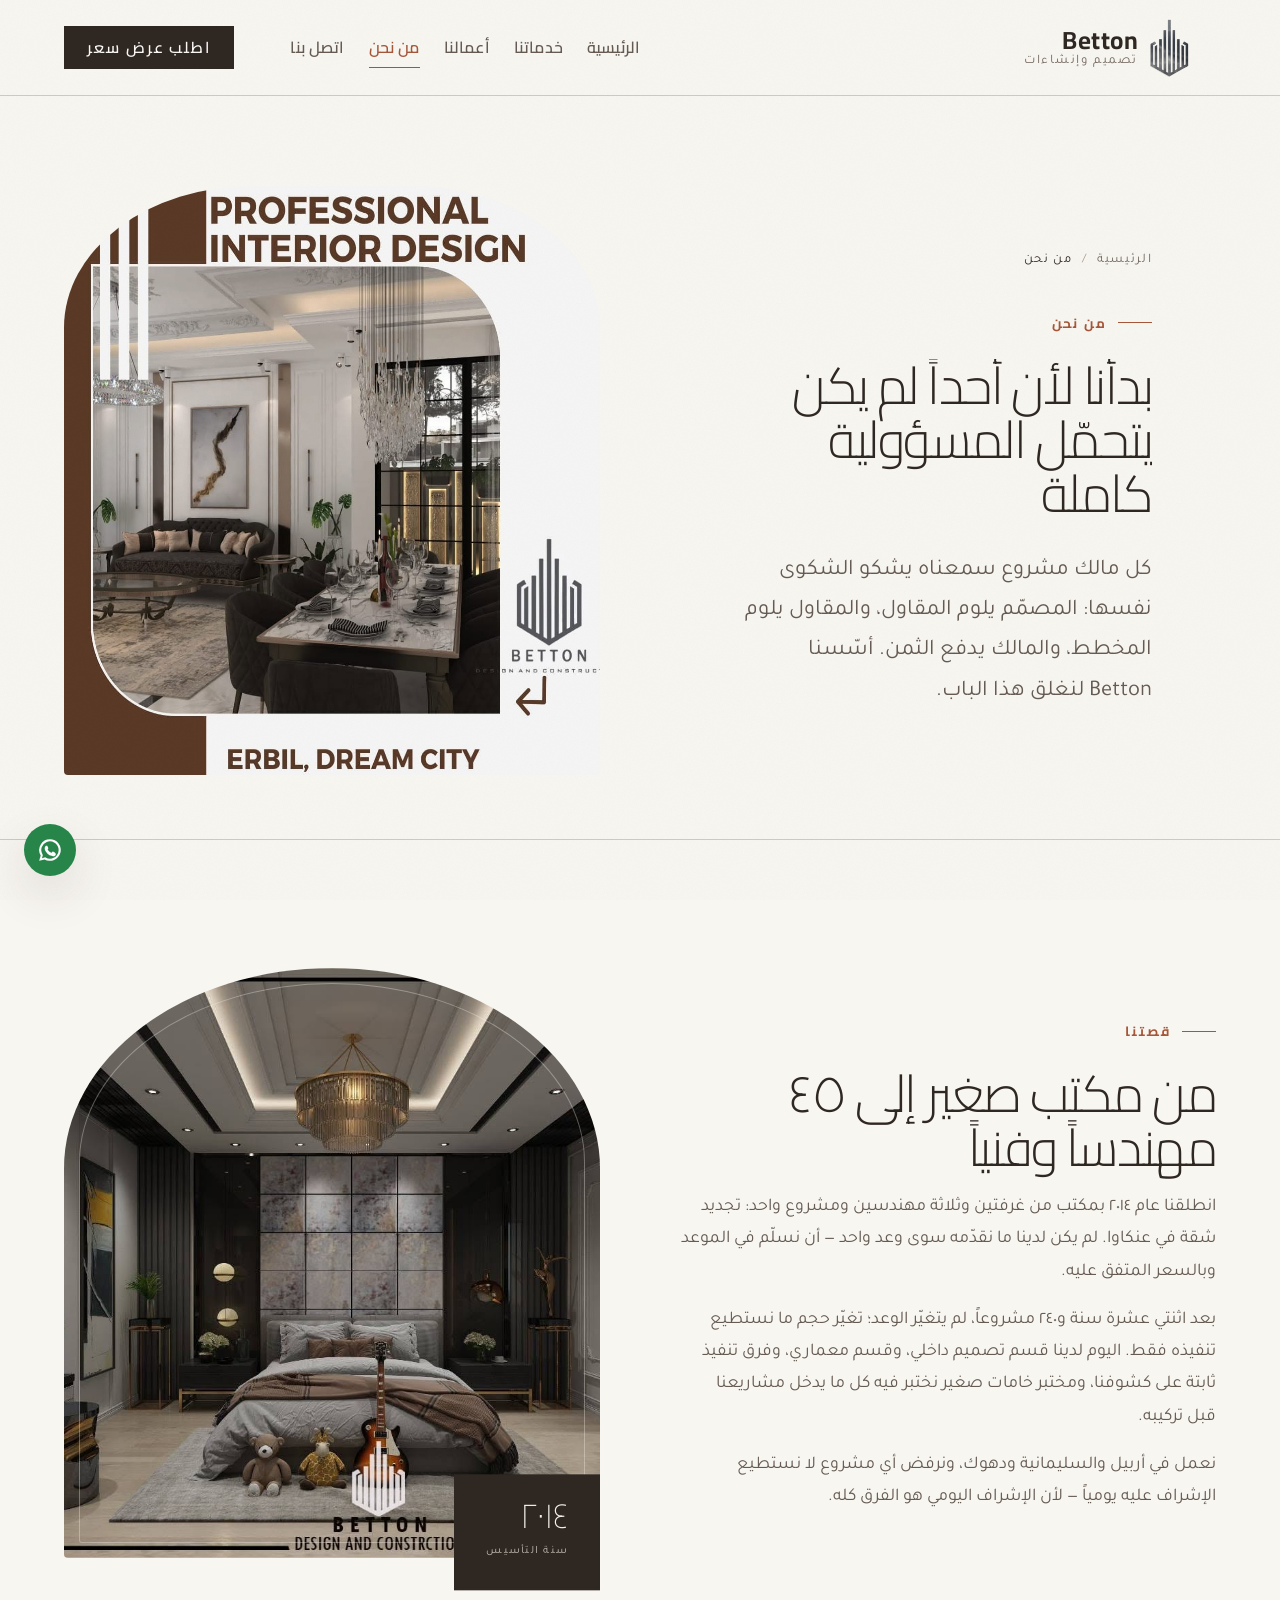
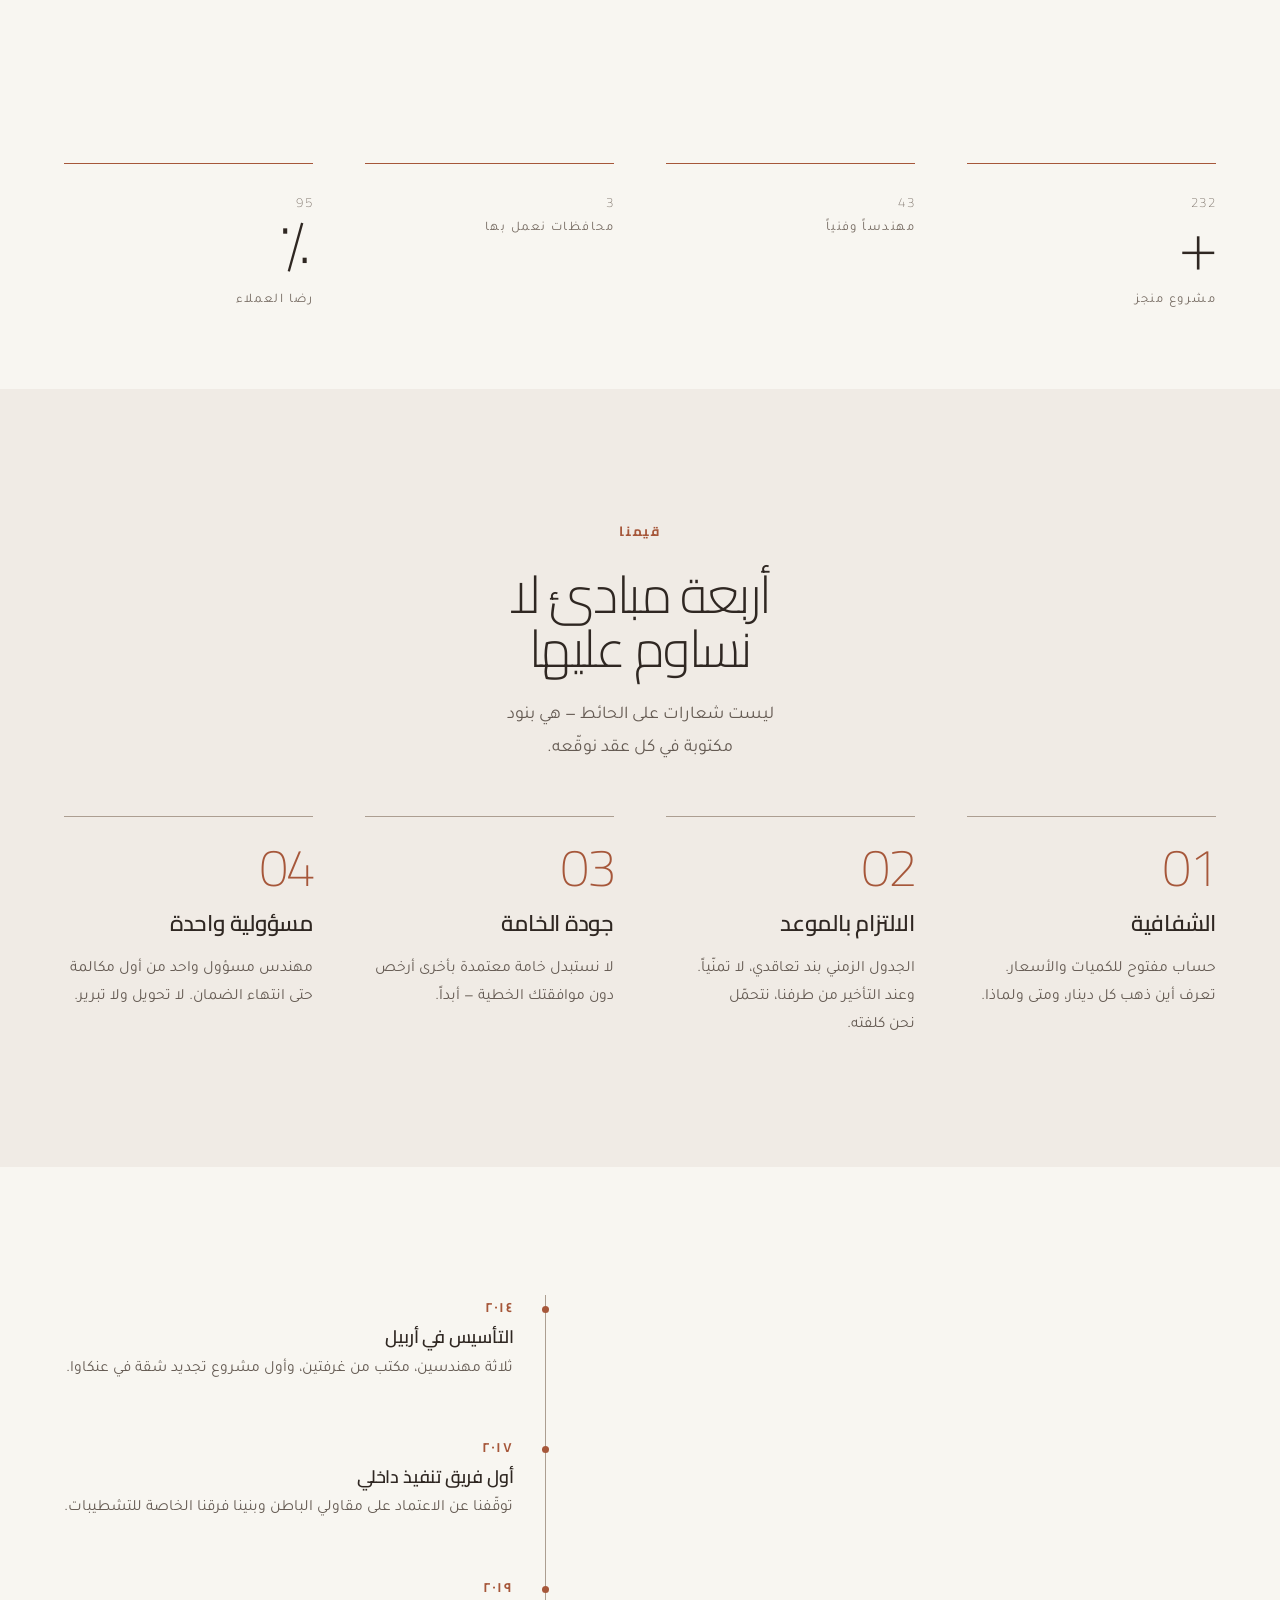
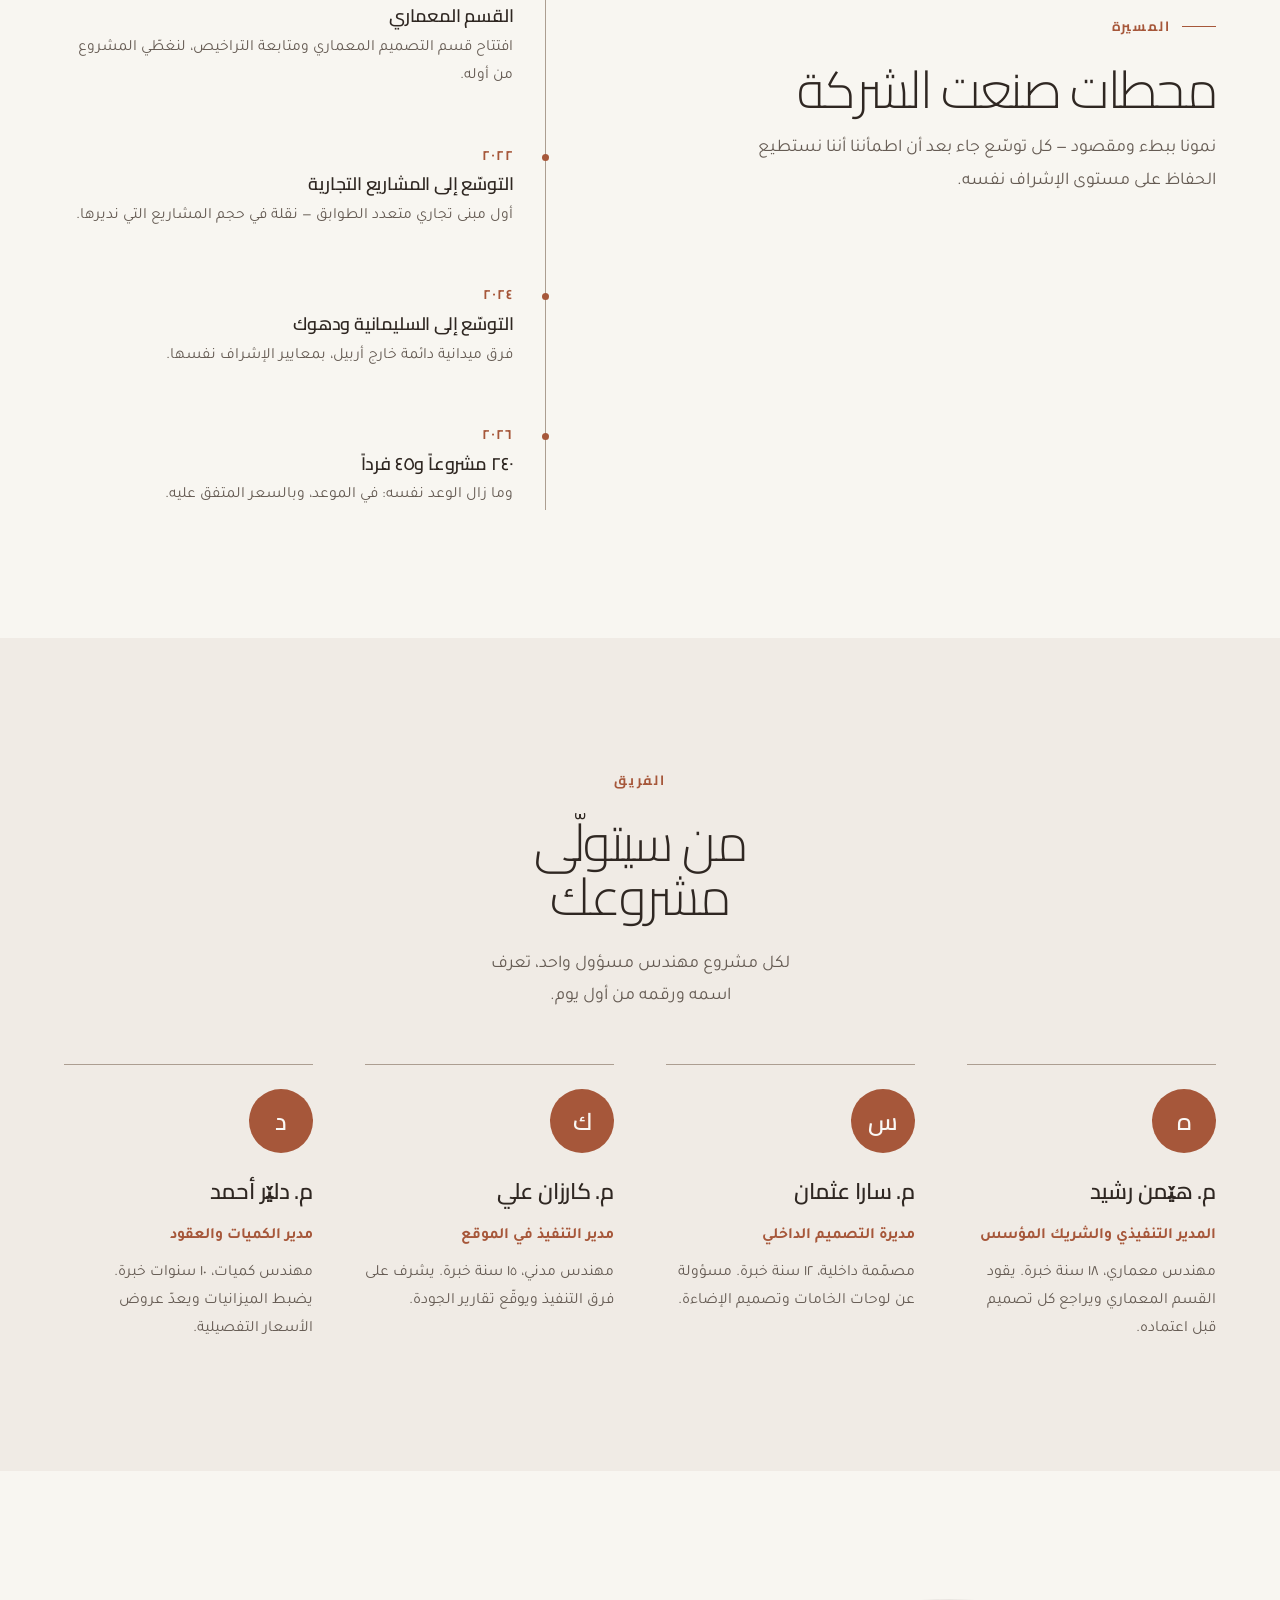
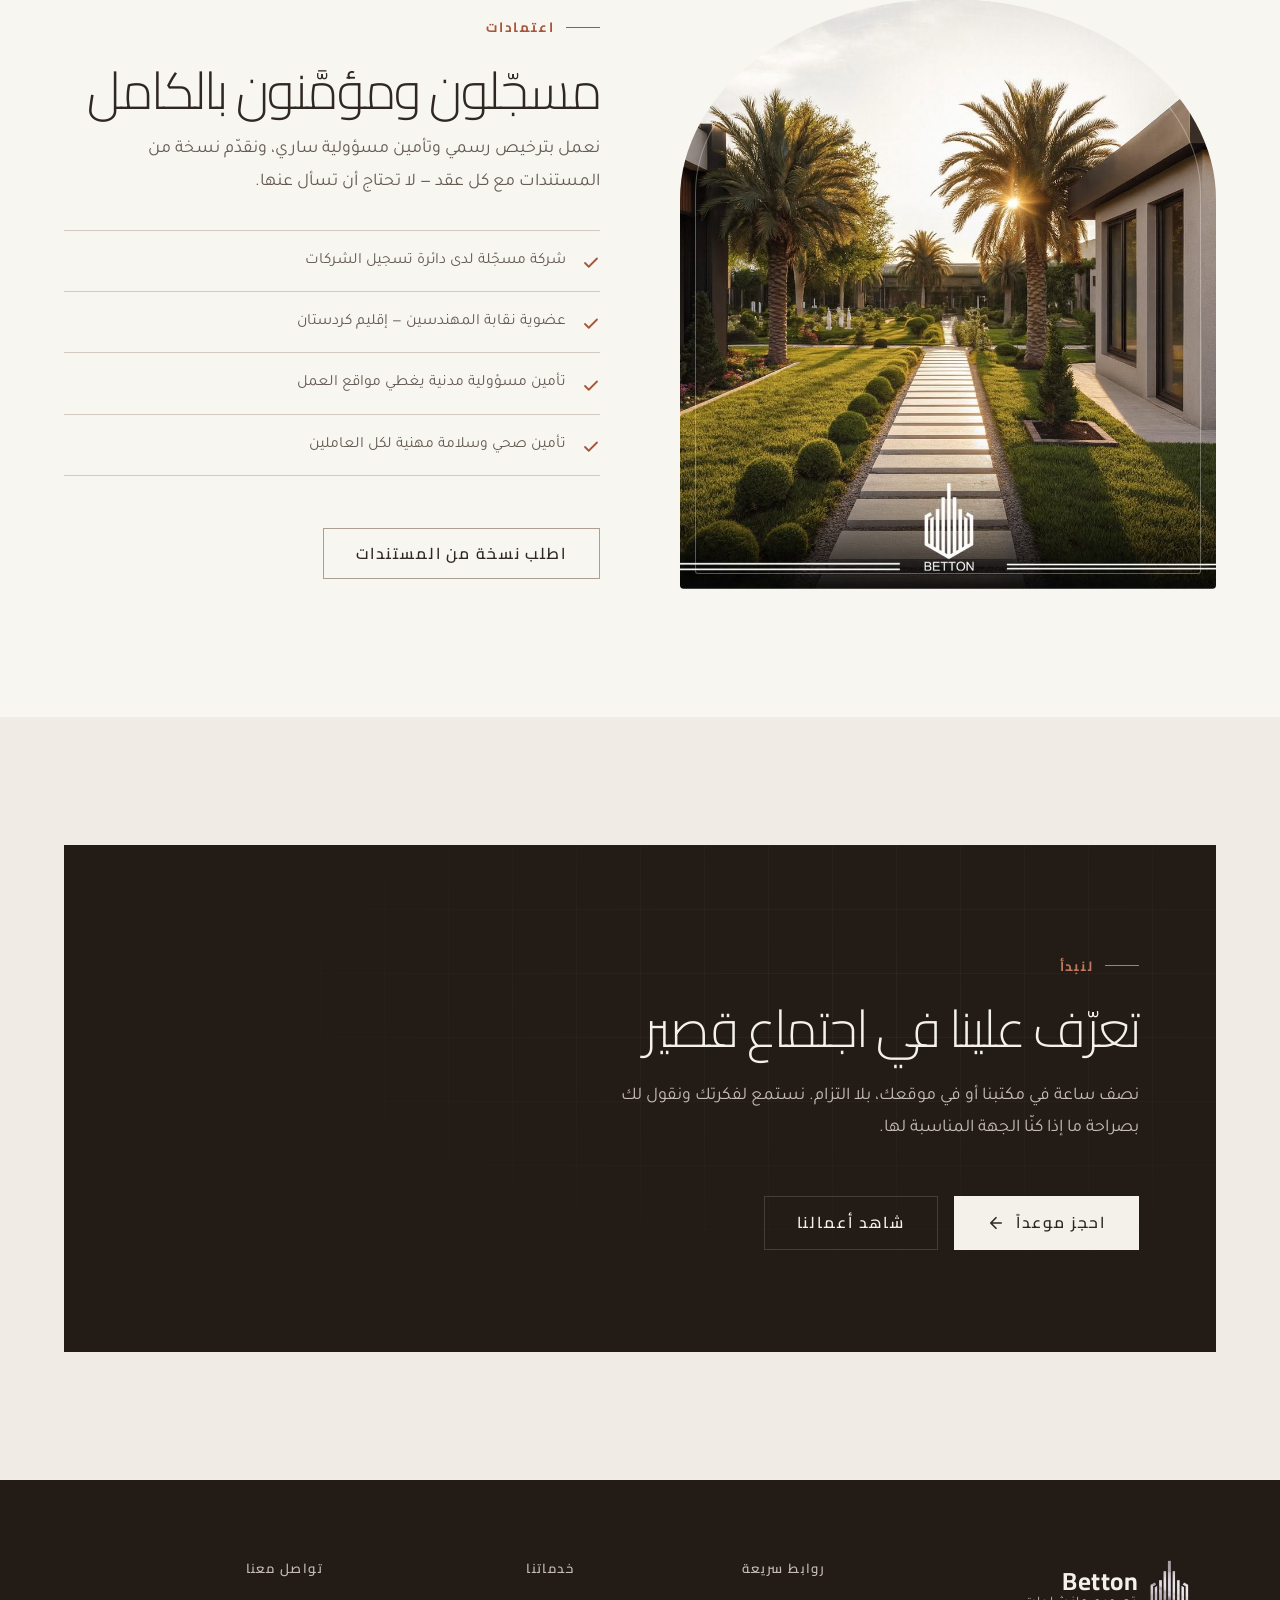
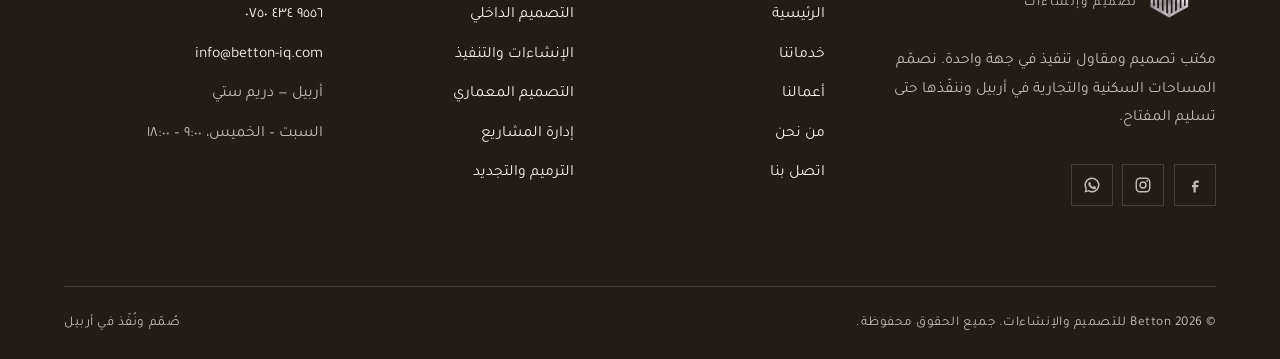
==== about.html @ 6f41e270 "Website für Betton — Innenarchitektur und Bauausführung, Erbil Statische Seite in Arabisch (RTL), fü" ====
<!DOCTYPE html>
<html lang="ar" dir="rtl">
<head>
<meta charset="utf-8">
<meta name="viewport" content="width=device-width, initial-scale=1">
<title>من نحن | Betton — قصتنا وفريقنا</title>
<meta name="description" content="Betton: مكتب تصميم ومقاول تنفيذ في جهة واحدة، تأسّس في أربيل عام ٢٠١٤. تعرّف على قصتنا وقيمنا والفريق الهندسي الذي ينفّذ مشروعك.">
<meta name="theme-color" content="#f5efe4">
<link rel="icon" href="assets/img/brand/favicon.png" type="image/png">

<meta property="og:type" content="website">
<meta property="og:title" content="من نحن | Betton">
<meta property="og:description" content="مكتب تصميم ومقاول تنفيذ في جهة واحدة — منذ ٢٠١٤ في أربيل.">
<meta property="og:image" content="assets/img/brand/og-cover.jpg">
<meta property="og:image:width" content="1200">
<meta property="og:image:height" content="630">
<meta property="og:site_name" content="Betton">
<meta name="twitter:card" content="summary_large_image">
<meta property="og:locale" content="ar_IQ">

<link rel="preconnect" href="https://fonts.googleapis.com">
<link rel="preconnect" href="https://fonts.gstatic.com" crossorigin>
<link href="https://fonts.googleapis.com/css2?family=Cairo:wght@200;300;400;600;700&family=Tajawal:wght@300;400;500;700&display=swap" rel="stylesheet">
<link rel="stylesheet" href="assets/css/style.css">
<script>document.documentElement.classList.add('js');</script>
</head>
<body>
<div class="scroll-progress" aria-hidden="true"></div>

<a class="skip-link" href="#main">تخطَّ إلى المحتوى</a>

<!-- ===================== الترويسة ===================== -->
<header class="header">
  <div class="header__inner">
    <a class="brand" href="index.html" aria-label="Betton — الصفحة الرئيسية">
      <img class="brand__mark" src="assets/img/brand/betton-mark-dark.png" alt="" width="512" height="450">
      <span class="brand__text">
        <span class="brand__name">Betton</span>
        <span class="brand__tag">تصميم وإنشاءات</span>
      </span>
    </a>

    <button class="burger" type="button" aria-label="فتح القائمة" aria-expanded="false" aria-controls="site-nav">
      <span></span><span></span><span></span>
    </button>

    <nav class="nav" id="site-nav" aria-label="القائمة الرئيسية">
      <ul class="nav__list">
        <li><a class="nav__link" href="index.html">الرئيسية</a></li>
        <li><a class="nav__link" href="services.html">خدماتنا</a></li>
        <li><a class="nav__link" href="projects.html">أعمالنا</a></li>
        <li><a class="nav__link" href="about.html">من نحن</a></li>
        <li><a class="nav__link" href="contact.html">اتصل بنا</a></li>
      </ul>
      <a class="btn btn--block nav__cta" href="contact.html">اطلب عرض سعر</a>
    </nav>

    <a class="btn btn--sm header__cta" href="contact.html">اطلب عرض سعر</a>
  </div>
</header>

<main id="main">

  <!-- ===================== ترويسة الصفحة ===================== -->
  <section class="page-hero">
    <div class="container split">
    <div class="container">
      <ol class="crumbs">
        <li><a href="index.html">الرئيسية</a></li>
        <li aria-current="page">من نحن</li>
      </ol>
      <span class="eyebrow">من نحن</span>
      <h1 data-reveal="text"><span class="rise">بدأنا لأن أحداً لم يكن يتحمّل المسؤولية كاملة</span></h1>
      <p>
        كل مالك مشروع سمعناه يشكو الشكوى نفسها: المصمّم يلوم المقاول،
        والمقاول يلوم المخطط، والمالك يدفع الثمن. أسّسنا Betton لنغلق هذا الباب.
      </p>
    </div>
    <div class="split__media_about" data-reveal="media" data-reveal-delay="120">
        <img src="assets/img/projects/betton-2.jpg" alt="فلل الشيخ باز — طريق بيرمام، أربيل" loading="lazy" width="1200" height="900">
     
      </div></div>
  </section>

  <!-- ===================== القصة ===================== -->
  <section class="section">
    <div class="container split">
      <div data-reveal>
        <span class="eyebrow">قصتنا</span>
        <h2>من مكتب صغير إلى ٤٥ مهندساً وفنياً</h2>
        <p style="margin-block-start:var(--sp-2);color:var(--text-muted)">
          انطلقنا عام ٢٠١٤ بمكتب من غرفتين وثلاثة مهندسين ومشروع واحد:
          تجديد شقة في عنكاوا. لم يكن لدينا ما نقدّمه سوى وعد واحد —
          أن نسلّم في الموعد وبالسعر المتفق عليه.
        </p>
        <p style="margin-block-start:var(--sp-2);color:var(--text-muted)">
          بعد اثنتي عشرة سنة و٢٤٠ مشروعاً، لم يتغيّر الوعد؛ تغيّر حجم ما
          نستطيع تنفيذه فقط. اليوم لدينا قسم تصميم داخلي، وقسم معماري،
          وفرق تنفيذ ثابتة على كشوفنا، ومختبر خامات صغير نختبر فيه كل ما
          يدخل مشاريعنا قبل تركيبه.
        </p>
        <p style="margin-block-start:var(--sp-2);color:var(--text-muted)">
          نعمل في أربيل والسليمانية ودهوك، ونرفض أي مشروع لا نستطيع
          الإشراف عليه يومياً — لأن الإشراف اليومي هو الفرق كله.
        </p>
      </div>

      <div class="split__media" data-reveal="media" data-reveal-delay="120">
        <img src="assets/img/projects/futureCity/future-2.jpg" alt="فلل الشيخ باز — طريق بيرمام، أربيل" loading="lazy" width="1200" height="900">
        <div class="split__badge">
          <b>٢٠١٤</b>
          <span>سنة التأسيس</span>
        </div>
      </div>
    </div>
  </section>

  <!-- ===================== الأرقام ===================== -->
  <section class="section section--tight">
    <div class="container">
      <div class="stats" data-reveal>
        <div class="stat"><b><span data-count="240">240</span>+</b><span>مشروع منجز</span></div>
        <div class="stat"><b><span data-count="45">45</span></b><span>مهندساً وفنياً</span></div>
        <div class="stat"><b><span data-count="3">3</span></b><span>محافظات نعمل بها</span></div>
        <div class="stat"><b><span data-count="98">98</span>٪</b><span>رضا العملاء</span></div>
      </div>
    </div>
  </section>

  <!-- ===================== القيم ===================== -->
  <section class="section section--alt">
    <div class="container">
      <div class="section-head section-head--center" data-reveal>
        <span class="eyebrow">قيمنا</span>
        <h2>أربعة مبادئ لا نساوم عليها</h2>
        <p>ليست شعارات على الحائط — هي بنود مكتوبة في كل عقد نوقّعه.</p>
      </div>

      <div class="grid grid--4">
        <article class="card" data-reveal>
          <div class="card__num" aria-hidden="true">01</div>
          <h3>الشفافية</h3>
          <p>حساب مفتوح للكميات والأسعار. تعرف أين ذهب كل دينار، ومتى ولماذا.</p>
        </article>
        <article class="card" data-reveal>
          <div class="card__num" aria-hidden="true">02</div>
          <h3>الالتزام بالموعد</h3>
          <p>الجدول الزمني بند تعاقدي، لا تمنّياً. وعند التأخير من طرفنا، نتحمّل نحن كلفته.</p>
        </article>
        <article class="card" data-reveal>
          <div class="card__num" aria-hidden="true">03</div>
          <h3>جودة الخامة</h3>
          <p>لا نستبدل خامة معتمدة بأخرى أرخص دون موافقتك الخطية — أبداً.</p>
        </article>
        <article class="card" data-reveal>
          <div class="card__num" aria-hidden="true">04</div>
          <h3>مسؤولية واحدة</h3>
          <p>مهندس مسؤول واحد من أول مكالمة حتى انتهاء الضمان. لا تحويل ولا تبرير.</p>
        </article>
      </div>
    </div>
  </section>

  <!-- ===================== المسيرة ===================== -->
  <section class="section">
    <div class="container split split--wide">
      <div data-reveal>
        <span class="eyebrow">المسيرة</span>
        <h2>محطات صنعت الشركة</h2>
        <p style="margin-block-start:var(--sp-2);color:var(--text-muted);max-inline-size:46ch">
          نمونا ببطء ومقصود — كل توسّع جاء بعد أن اطمأننا أننا نستطيع الحفاظ
          على مستوى الإشراف نفسه.
        </p>
      </div>

      <ol class="timeline" data-reveal data-reveal-delay="120">
        <li>
          <b>٢٠١٤</b>
          <h3>التأسيس في أربيل</h3>
          <p>ثلاثة مهندسين، مكتب من غرفتين، وأول مشروع تجديد شقة في عنكاوا.</p>
        </li>
        <li>
          <b>٢٠١٧</b>
          <h3>أول فريق تنفيذ داخلي</h3>
          <p>توقّفنا عن الاعتماد على مقاولي الباطن وبنينا فرقنا الخاصة للتشطيبات.</p>
        </li>
        <li>
          <b>٢٠١٩</b>
          <h3>القسم المعماري</h3>
          <p>افتتاح قسم التصميم المعماري ومتابعة التراخيص، لنغطّي المشروع من أوله.</p>
        </li>
        <li>
          <b>٢٠٢٢</b>
          <h3>التوسّع إلى المشاريع التجارية</h3>
          <p>أول مبنى تجاري متعدد الطوابق — نقلة في حجم المشاريع التي نديرها.</p>
        </li>
        <li>
          <b>٢٠٢٤</b>
          <h3>التوسّع إلى السليمانية ودهوك</h3>
          <p>فرق ميدانية دائمة خارج أربيل، بمعايير الإشراف نفسها.</p>
        </li>
        <li>
          <b>٢٠٢٦</b>
          <h3>٢٤٠ مشروعاً و٤٥ فرداً</h3>
          <p>وما زال الوعد نفسه: في الموعد، وبالسعر المتفق عليه.</p>
        </li>
      </ol>
    </div>
  </section>

  <!-- ===================== الفريق ===================== -->
  <section class="section section--alt">
    <div class="container">
      <div class="section-head section-head--center" data-reveal>
        <span class="eyebrow">الفريق</span>
        <h2>من سيتولّى مشروعك</h2>
        <p>لكل مشروع مهندس مسؤول واحد، تعرف اسمه ورقمه من أول يوم.</p>
      </div>

      <div class="grid grid--4">
        <article class="card" data-reveal>
          <span class="quote__avatar" style="inline-size:64px;block-size:64px;font-size:1.5rem;margin-block-end:var(--sp-3)" aria-hidden="true">ه</span>
          <h3>م. هێمن رشيد</h3>
          <p style="color:var(--accent);font-size:var(--step--1);font-weight:700">المدير التنفيذي والشريك المؤسس</p>
          <p style="margin-block-start:.5rem">مهندس معماري، ١٨ سنة خبرة. يقود القسم المعماري ويراجع كل تصميم قبل اعتماده.</p>
        </article>

        <article class="card" data-reveal>
          <span class="quote__avatar" style="inline-size:64px;block-size:64px;font-size:1.5rem;margin-block-end:var(--sp-3)" aria-hidden="true">س</span>
          <h3>م. سارا عثمان</h3>
          <p style="color:var(--accent);font-size:var(--step--1);font-weight:700">مديرة التصميم الداخلي</p>
          <p style="margin-block-start:.5rem">مصمّمة داخلية، ١٢ سنة خبرة. مسؤولة عن لوحات الخامات وتصميم الإضاءة.</p>
        </article>

        <article class="card" data-reveal>
          <span class="quote__avatar" style="inline-size:64px;block-size:64px;font-size:1.5rem;margin-block-end:var(--sp-3)" aria-hidden="true">ك</span>
          <h3>م. كارزان علي</h3>
          <p style="color:var(--accent);font-size:var(--step--1);font-weight:700">مدير التنفيذ في الموقع</p>
          <p style="margin-block-start:.5rem">مهندس مدني، ١٥ سنة خبرة. يشرف على فرق التنفيذ ويوقّع تقارير الجودة.</p>
        </article>

        <article class="card" data-reveal>
          <span class="quote__avatar" style="inline-size:64px;block-size:64px;font-size:1.5rem;margin-block-end:var(--sp-3)" aria-hidden="true">د</span>
          <h3>م. دلێر أحمد</h3>
          <p style="color:var(--accent);font-size:var(--step--1);font-weight:700">مدير الكميات والعقود</p>
          <p style="margin-block-start:.5rem">مهندس كميات، ١٠ سنوات خبرة. يضبط الميزانيات ويعدّ عروض الأسعار التفصيلية.</p>
        </article>
      </div>
    </div>
  </section>

  <!-- ===================== شهادات ورخص ===================== -->
  <section class="section">
    <div class="container split">
      <div class="split__media" data-reveal="media">
        <img src="assets/img/projects/baghdad/baghdad-7.jpg" alt="عيادة أسنان صوفيا — ترميم وواجهة خارجية" loading="lazy" width="1200" height="900">
      </div>
      <div data-reveal data-reveal-delay="120">
        <span class="eyebrow">اعتمادات</span>
        <h2>مسجّلون ومؤمَّنون بالكامل</h2>
        <p style="margin-block-start:var(--sp-2);color:var(--text-muted)">
          نعمل بترخيص رسمي وتأمين مسؤولية ساري، ونقدّم نسخة من المستندات
          مع كل عقد — لا تحتاج أن تسأل عنها.
        </p>
        <ul class="checklist">
          <li><svg viewBox="0 0 24 24" fill="none" stroke="currentColor" stroke-width="2.4" stroke-linecap="round" stroke-linejoin="round" aria-hidden="true"><path d="M20 6L9 17l-5-5"/></svg><span>شركة مسجّلة لدى دائرة تسجيل الشركات</span></li>
          <li><svg viewBox="0 0 24 24" fill="none" stroke="currentColor" stroke-width="2.4" stroke-linecap="round" stroke-linejoin="round" aria-hidden="true"><path d="M20 6L9 17l-5-5"/></svg><span>عضوية نقابة المهندسين — إقليم كردستان</span></li>
          <li><svg viewBox="0 0 24 24" fill="none" stroke="currentColor" stroke-width="2.4" stroke-linecap="round" stroke-linejoin="round" aria-hidden="true"><path d="M20 6L9 17l-5-5"/></svg><span>تأمين مسؤولية مدنية يغطي مواقع العمل</span></li>
          <li><svg viewBox="0 0 24 24" fill="none" stroke="currentColor" stroke-width="2.4" stroke-linecap="round" stroke-linejoin="round" aria-hidden="true"><path d="M20 6L9 17l-5-5"/></svg><span>تأمين صحي وسلامة مهنية لكل العاملين</span></li>
        </ul>
        <div class="btn-row">
          <a class="btn btn--ghost" href="contact.html">اطلب نسخة من المستندات</a>
        </div>
      </div>
    </div>
  </section>

  <!-- ===================== دعوة للتواصل ===================== -->
  <section class="section section--alt">
    <div class="container">
      <div class="cta" data-reveal>
        <span class="eyebrow" style="justify-content:center">لنبدأ</span>
        <h2>تعرّف علينا في اجتماع قصير</h2>
        <p>نصف ساعة في مكتبنا أو في موقعك، بلا التزام. نستمع لفكرتك ونقول لك بصراحة ما إذا كنّا الجهة المناسبة لها.</p>
        <div class="btn-row">
          <a class="btn" href="contact.html">احجز موعداً
            <svg class="icon" width="18" height="18" viewBox="0 0 24 24" fill="none" stroke="currentColor" stroke-width="2.2" stroke-linecap="round" stroke-linejoin="round" aria-hidden="true"><path d="M19 12H5M12 19l-7-7 7-7"/></svg>
          </a>
          <a class="btn btn--ghost" href="projects.html">شاهد أعمالنا</a>
        </div>
      </div>
    </div>
  </section>

</main>

<!-- ===================== التذييل ===================== -->
<footer class="footer">
  <div class="container">
    <div class="footer__grid">
      <div>
        <a class="brand" href="index.html">
          <img class="brand__mark" src="assets/img/brand/betton-mark.png" alt="" width="512" height="450">
          <span class="brand__text">
            <span class="brand__name">Betton</span>
            <span class="brand__tag">تصميم وإنشاءات</span>
          </span>
        </a>
        <p style="margin-block-start:var(--sp-2);max-inline-size:38ch">
          مكتب تصميم ومقاول تنفيذ في جهة واحدة. نصمّم المساحات السكنية والتجارية
          في أربيل وننفّذها حتى تسليم المفتاح.
        </p>
        <div class="socials">
          <a href="https://www.facebook.com/jantekstil/" target="_blank" rel="noopener" aria-label="فيسبوك">
            <svg viewBox="0 0 24 24" fill="currentColor" aria-hidden="true"><path d="M14 9h3V6h-3c-2.2 0-4 1.8-4 4v2H8v3h2v7h3v-7h3l1-3h-4v-2c0-.6.4-1 1-1z"/></svg>
          </a>
          <a href="https://www.instagram.com/betton_design_construction/" target="_blank" rel="noopener" aria-label="إنستغرام">
            <svg viewBox="0 0 24 24" fill="none" stroke="currentColor" stroke-width="1.9" aria-hidden="true"><rect x="3" y="3" width="18" height="18" rx="5"/><circle cx="12" cy="12" r="4"/><circle cx="17.5" cy="6.5" r="1.2" fill="currentColor" stroke="none"/></svg>
          </a>
          <a href="https://wa.me/9647504349556" target="_blank" rel="noopener" aria-label="واتساب">
            <svg viewBox="0 0 24 24" fill="currentColor" aria-hidden="true"><path d="M12 2a10 10 0 00-8.6 15.1L2 22l5-1.3A10 10 0 1012 2zm0 18a8 8 0 01-4.1-1.1l-.3-.2-3 .8.8-2.9-.2-.3A8 8 0 1112 20zm4.4-5.8c-.2-.1-1.4-.7-1.6-.8-.2-.1-.4-.1-.5.1l-.7.9c-.1.2-.3.2-.5.1a6.5 6.5 0 01-3.2-2.8c-.1-.2 0-.4.1-.5l.4-.5c.1-.2.1-.3 0-.5l-.7-1.7c-.2-.4-.4-.4-.5-.4h-.5c-.2 0-.5.1-.7.3-.2.3-.9.9-.9 2.2s.9 2.5 1 2.7c.1.2 1.8 2.8 4.4 3.8 1.7.6 2.3.7 3.1.6.5-.1 1.4-.6 1.6-1.2.2-.6.2-1.1.1-1.2 0-.1-.2-.2-.4-.3z"/></svg>
          </a>
        </div>
      </div>

      <div>
        <h4>روابط سريعة</h4>
        <ul class="footer__links">
          <li><a href="index.html">الرئيسية</a></li>
          <li><a href="services.html">خدماتنا</a></li>
          <li><a href="projects.html">أعمالنا</a></li>
          <li><a href="about.html">من نحن</a></li>
          <li><a href="contact.html">اتصل بنا</a></li>
        </ul>
      </div>

      <div>
        <h4>خدماتنا</h4>
        <ul class="footer__links">
          <li><a href="services.html#interior">التصميم الداخلي</a></li>
          <li><a href="services.html#build">الإنشاءات والتنفيذ</a></li>
          <li><a href="services.html#architecture">التصميم المعماري</a></li>
          <li><a href="services.html#management">إدارة المشاريع</a></li>
          <li><a href="services.html#renovation">الترميم والتجديد</a></li>
        </ul>
      </div>

      <div>
        <h4>تواصل معنا</h4>
        <ul class="footer__links">
          <li><a href="tel:+9647504349556">٠٧٥٠ ٤٣٤ ٩٥٥٦</a></li>
          <li><a href="mailto:info@betton-iq.com">info@betton-iq.com</a></li>
          <li>أربيل — دريم ستي</li>
          <li>السبت – الخميس، ٩:٠٠ – ١٨:٠٠</li>
        </ul>
      </div>
    </div>

    <div class="footer__bottom">
      <span>© <span data-year>2026</span> Betton للتصميم والإنشاءات. جميع الحقوق محفوظة.</span>
      <span>صُمّم ونُفّذ في أربيل</span>
    </div>
  </div>
</footer>

<button class="to-top" type="button" aria-label="العودة إلى الأعلى">
  <svg width="20" height="20" viewBox="0 0 24 24" fill="none" stroke="currentColor" stroke-width="2.4" stroke-linecap="round" stroke-linejoin="round" aria-hidden="true"><path d="M12 19V5M5 12l7-7 7 7"/></svg>
</button>

<a class="wa-float" href="https://wa.me/9647504349556" target="_blank" rel="noopener" aria-label="تواصل عبر واتساب">
  <svg viewBox="0 0 24 24" fill="currentColor" aria-hidden="true"><path d="M12 2a10 10 0 00-8.6 15.1L2 22l5-1.3A10 10 0 1012 2zm0 18a8 8 0 01-4.1-1.1l-.3-.2-3 .8.8-2.9-.2-.3A8 8 0 1112 20zm4.4-5.8c-.2-.1-1.4-.7-1.6-.8-.2-.1-.4-.1-.5.1l-.7.9c-.1.2-.3.2-.5.1a6.5 6.5 0 01-3.2-2.8c-.1-.2 0-.4.1-.5l.4-.5c.1-.2.1-.3 0-.5l-.7-1.7c-.2-.4-.4-.4-.5-.4h-.5c-.2 0-.5.1-.7.3-.2.3-.9.9-.9 2.2s.9 2.5 1 2.7c.1.2 1.8 2.8 4.4 3.8 1.7.6 2.3.7 3.1.6.5-.1 1.4-.6 1.6-1.2.2-.6.2-1.1.1-1.2 0-.1-.2-.2-.4-.3z"/></svg>
</a>

<script src="assets/js/main.js" defer></script>
</body>
</html>
---- assets/css/style.css ----
/* ==========================================================================
   Betton — Design & Construction
   Editoriales Layout: Creme/Sand als Grund, Espresso für Schrift und
   dunkle Bänder, Terrakotta als einziger Akzent.

   Leitidee: große, leichte Überschriften, dünne Linien statt Kästen,
   Projekte als nummerierter Index statt als Kachelwand.
   Sprache: Arabisch (RTL) — Logical Properties durchgehend verwendet.
   ========================================================================== */

/* --------------------------------------------------------------------------
   1. Design Tokens
   -------------------------------------------------------------------------- */
:root {
  /* Warme Naturtöne — die Palette der Innenarchitektur */
  --bg:            hsl(38 33% 96%);
  --bg-2:          hsl(35 26% 92%);
  --surface:       hsl(40 40% 98%);

  --ink:           hsl(24 16% 16%);
  --text:          hsl(24 14% 20%);
  /* Kontrast gegen den Cremegrund geprüft: muted 6,3:1, dim 4,6:1.
     Vorher lag dim bei 55 % Helligkeit und damit auf 3,1:1 — unter AA. */
  --text-muted:    hsl(28 10% 36%);
  --text-dim:      hsl(28 9% 42%);

  --line:          hsl(30 16% 79%);
  --line-strong:   hsl(30 14% 62%);

  --accent:        hsl(16 48% 44%);
  --accent-soft:   hsl(16 44% 56%);
  --accent-tint:   hsl(16 48% 44% / .09);
  --on-accent:     hsl(38 33% 97%);

  /* Dunkle Bänder */
  --dark:          hsl(24 20% 11%);
  --dark-2:        hsl(24 16% 16%);
  --dark-text:     hsl(38 28% 94%);
  --dark-muted:    hsl(32 12% 74%);
  --dark-line:     hsl(38 28% 94% / .16);

  /* Typografie */
  --font-head: "Cairo", "Tajawal", "Segoe UI", Tahoma, sans-serif;
  --font-body: "Tajawal", "Cairo", "Segoe UI", Tahoma, sans-serif;

  /* Kleinstufe angehoben — sie trägt Bildunterschriften, Formularlabels,
     Kennzahlbeschriftungen und Fußzeile, war auf .82rem zu klein */
  --step--1: clamp(.88rem, .84rem + .2vw, .98rem);
  --step-0:  clamp(1rem, .96rem + .25vw, 1.12rem);
  --step-1:  clamp(1.15rem, 1.05rem + .5vw, 1.4rem);
  --step-2:  clamp(1.5rem, 1.2rem + 1.4vw, 2.2rem);
  --step-3:  clamp(1.9rem, 1.4rem + 2.3vw, 3.3rem);
  --step-4:  clamp(2.4rem, 1.6rem + 3.9vw, 5.1rem);

  /* Abstände */
  --sp-1: .5rem;
  --sp-2: 1rem;
  --sp-3: 1.5rem;
  --sp-4: 2rem;
  --sp-5: 3.25rem;
  --sp-6: 5rem;
  --sp-7: 8rem;

  --section-y: clamp(5rem, 10vw, 10rem);
  --container: 1320px;
  --gutter: clamp(1.25rem, 5vw, 4rem);

  --radius-sm: 4px;
  --radius:    6px;

  --shadow:    0 18px 48px hsl(24 25% 15% / .12);
  --shadow-lg: 0 36px 90px hsl(24 25% 15% / .18);

  --ease: cubic-bezier(.22, 1, .36, 1);
  --dur: .5s;

  /* Höher als vorher (84px), damit Logo und Firmenname mehr Raum haben */
  --header-h: 96px;
}

/* --------------------------------------------------------------------------
   2. Reset & Basis
   -------------------------------------------------------------------------- */
*, *::before, *::after { box-sizing: border-box; }
* { margin: 0; }

html {
  scroll-behavior: smooth;
  scroll-padding-top: calc(var(--header-h) + 1rem);
  -webkit-text-size-adjust: 100%;
}

body {
  font-family: var(--font-body);
  font-size: var(--step-0);
  line-height: 1.8;
  color: var(--text);
  background: var(--bg);
  overflow-x: hidden;
  -webkit-font-smoothing: antialiased;
  text-rendering: optimizeLegibility;
}

body.is-locked { overflow: hidden; }

img, svg, video { display: block; max-width: 100%; height: auto; }
a { color: inherit; text-decoration: none; }

/* Telefonnummern von links nach rechts lesen.
   `direction: ltr` genügt hier nicht: arabisch-indische Ziffern gelten im
   Bidi-Algorithmus als Arabic Number und werden auch in einem LTR-Absatz
   auf Einbettungsebene 2 gehoben — die durch Leerzeichen getrennten Gruppen
   kippen dadurch trotzdem in RTL-Reihenfolge. Erst `isolate-override`
   erzwingt die Leserichtung und kapselt sie gleichzeitig vom Umfeld ab. */
a[href^="tel:"] {
  direction: ltr;
  unicode-bidi: isolate-override;
}
button, input, textarea, select { font: inherit; color: inherit; }

/* Große Überschriften bewusst leicht — das trägt den editorialen Charakter */
h1, h2 {
  font-family: var(--font-head);
  font-weight: 300;
  line-height: 1.04;
  letter-spacing: -.03em;
  color: var(--ink);
}
h3, h4 {
  font-family: var(--font-head);
  font-weight: 600;
  line-height: 1.3;
  letter-spacing: -.01em;
  color: var(--ink);
}

h1 { font-size: var(--step-4); }
h2 { font-size: var(--step-3); }
h3 { font-size: var(--step-1); }

p { text-wrap: pretty; }

::selection { background: var(--accent); color: var(--on-accent); }

:focus-visible {
  outline: 1px solid var(--accent);
  outline-offset: 4px;
}

.sr-only {
  position: absolute;
  width: 1px; height: 1px;
  padding: 0; margin: -1px;
  overflow: hidden;
  clip-path: inset(50%);
  white-space: nowrap;
}

.skip-link {
  position: absolute;
  inset-block-start: -100px;
  inset-inline-start: var(--sp-2);
  z-index: 200;
  padding: .7rem 1.2rem;
  background: var(--ink);
  color: var(--on-accent);
  font-weight: 700;
  transition: inset-block-start .25s var(--ease);
}
.skip-link:focus { inset-block-start: 0; }

/* --------------------------------------------------------------------------
   3. Layout-Helfer
   -------------------------------------------------------------------------- */
.container {
  width: 100%;
  max-width: var(--container);
  margin-inline: auto;
  padding-inline: var(--gutter);
}

.section { padding-block: var(--section-y); position: relative; }
.section--tight { padding-block: clamp(3rem, 6vw, 5.5rem); }
.section--alt { background: var(--bg-2); }
.section--line { border-block-start: 1px solid var(--line); }

.grid { display: grid; gap: var(--sp-5); }
@media (min-width: 700px) {
  .grid--2 { grid-template-columns: repeat(2, 1fr); }
  .grid--3 { grid-template-columns: repeat(2, 1fr); }
  .grid--4 { grid-template-columns: repeat(2, 1fr); }
}
@media (min-width: 1000px) {
  .grid--3 { grid-template-columns: repeat(3, 1fr); }
  .grid--4 { grid-template-columns: repeat(4, 1fr); }
}

/* --------------------------------------------------------------------------
   4. Section-Kopf
   -------------------------------------------------------------------------- */
.eyebrow {
  display: inline-flex;
  align-items: center;
  gap: .7rem;
  font-family: var(--font-head);
  font-size: .84rem;
  font-weight: 700;
  letter-spacing: .14em;
  color: var(--accent);
  text-transform: uppercase;
  margin-block-end: var(--sp-3);
}
.eyebrow::before {
  content: "";
  inline-size: 34px;
  block-size: 1px;
  background: currentColor;
}

.section-head { max-inline-size: 26ch; margin-block-end: var(--sp-5); }
.section-head--center { margin-inline: auto; text-align: center; max-inline-size: 30ch; }
.section-head--center .eyebrow::before { display: none; }
.section-head p {
  color: var(--text-muted);
  margin-block-start: var(--sp-3);
  font-size: var(--step-0);
  max-inline-size: 54ch;
}
.section-head--center p { margin-inline: auto; }

.lead { font-size: var(--step-1); color: var(--text-muted); line-height: 1.7; }

/* Zweispaltiger Kopf: Titel links, Fließtext rechts (editoriale Trennung) */
.head-split { display: grid; gap: var(--sp-4); margin-block-end: var(--sp-6); }
@media (min-width: 940px) {
  .head-split { grid-template-columns: 1.1fr .9fr; align-items: end; gap: var(--sp-6); }
  .head-split p { margin-block-end: .4rem; }
}
.head-split h2 { max-inline-size: 16ch; }
.head-split p { color: var(--text-muted); max-inline-size: 48ch; }

/* --------------------------------------------------------------------------
   5. Buttons
   -------------------------------------------------------------------------- */
.btn {
  --btn-bg: var(--ink);
  --btn-fg: var(--on-accent);
  display: inline-flex;
  align-items: center;
  justify-content: center;
  gap: .7rem;
  padding: 1.05rem 2rem;
  font-family: var(--font-head);
  font-weight: 600;
  font-size: var(--step--1);
  letter-spacing: .12em;
  text-transform: uppercase;
  line-height: 1;
  color: var(--btn-fg);
  background: var(--btn-bg);
  border: 1px solid var(--btn-bg);
  border-radius: 0;
  cursor: pointer;
  transition: background-color var(--dur) var(--ease),
              color var(--dur) var(--ease),
              border-color var(--dur) var(--ease);
}
.btn:hover { background: var(--accent); border-color: var(--accent); color: var(--on-accent); }

.btn .icon { transition: transform var(--dur) var(--ease); }
/* RTL: Pfeil zeigt nach links → beim Hover nach links wandern */
.btn:hover .icon { transform: translateX(-5px); }

.btn--ghost {
  --btn-bg: transparent;
  --btn-fg: var(--ink);
  border-color: var(--line-strong);
}
.btn--ghost:hover { background: var(--ink); border-color: var(--ink); color: var(--on-accent); }

.btn--sm { padding: .8rem 1.4rem; }
.btn--block { inline-size: 100%; }

.btn-row {
  display: flex;
  flex-wrap: wrap;
  gap: var(--sp-2);
  margin-block-start: var(--sp-5);
}

.link-arrow {
  display: inline-flex;
  align-items: center;
  gap: .6rem;
  font-family: var(--font-head);
  font-weight: 600;
  font-size: var(--step--1);
  letter-spacing: .1em;
  text-transform: uppercase;
  color: var(--accent);
  padding-block-end: .4rem;
  border-block-end: 1px solid currentColor;
  transition: gap var(--dur) var(--ease);
}
.link-arrow:hover { gap: 1.1rem; }

/* --------------------------------------------------------------------------
   6. Header / Navigation
   -------------------------------------------------------------------------- */
.header {
  position: fixed;
  inset-block-start: 0;
  inset-inline: 0;
  z-index: 100;
  block-size: var(--header-h);
  display: flex;
  align-items: center;
  transition: background-color .4s var(--ease);
  /* Trennlinie immer sichtbar, nicht erst beim Scrollen — sie gehört zur
     Gestaltung, nicht zum Scroll-Zustand. Beim Scrollen kommt nur noch
     Hintergrund und Weichzeichner dazu. */
  border-block-end: 1px solid var(--line);
}
.header.is-stuck {
  background: hsl(38 33% 96% / .88);
  backdrop-filter: blur(14px) saturate(130%);
  -webkit-backdrop-filter: blur(14px) saturate(130%);
  border-block-end-color: var(--line);
}
.header.has-open-nav {
  background: var(--bg);
  backdrop-filter: none;
  -webkit-backdrop-filter: none;
  border-block-end-color: var(--line);
}

.header__inner {
  inline-size: 100%;
  max-inline-size: var(--container);
  margin-inline: auto;
  padding-inline: var(--gutter);
  display: flex;
  align-items: center;
  gap: var(--sp-3);
}

.brand {
  display: inline-flex;
  align-items: center;
  gap: .75rem;
  color: var(--ink);
  flex-shrink: 0;
}
/* Echtes Logo (PNG, freigestellt) — Höhe steuert, Breite folgt dem Seitenverhältnis */
.brand__mark {
  block-size: 58px;
  inline-size: auto;
  transition: transform var(--dur) var(--ease);
}
.brand:hover .brand__mark { transform: scale(1.05); }

.brand__text { display: flex; flex-direction: column; line-height: 1.15; }
.brand__name {
  font-family: var(--font-head);
  font-weight: 700;
  font-size: 1.55rem;
  letter-spacing: .02em;
}
.brand__tag {
  font-size: .82rem;
  color: var(--text-dim);
  letter-spacing: .12em;
  text-transform: uppercase;
}

/* Auf kleinen Bildschirmen etwas zurücknehmen, damit die Kopfzeile
   nicht zu viel von der Bildschirmhöhe frisst */
@media (max-width: 640px) {
  :root { --header-h: 80px; }
  .brand__mark { block-size: 48px; }
  .brand__name { font-size: 1.3rem; }
  .brand__tag { font-size: .76rem; }
}

.nav { margin-inline-start: auto; }

.nav__list {
  display: flex;
  align-items: center;
  gap: var(--sp-3);
  list-style: none;
  padding: 0;
}

.nav__link {
  position: relative;
  display: block;
  padding-block: .4rem;
  font-family: var(--font-head);
  font-weight: 600;
  font-size: 1rem;
  /* Kaum Sperrung: arabische Schrift ist verbunden, starkes Tracking
     zieht die Buchstabenanbindungen auseinander und kostet Lesbarkeit.
     `uppercase` war hier ohnehin wirkungslos. */
  letter-spacing: .01em;
  color: var(--text-muted);
  transition: color .3s var(--ease);
}
.nav__link::after {
  content: "";
  position: absolute;
  inset-block-end: 0;
  inset-inline-start: 0;
  inline-size: 0;
  block-size: 1px;
  background: var(--accent);
  transition: inline-size .4s var(--ease);
}
.nav__link:hover { color: var(--ink); }
.nav__link:hover::after { inline-size: 100%; }
.nav__link.is-active { color: var(--accent); }
.nav__link.is-active::after { inline-size: 100%; }

.header__cta { margin-inline-start: var(--sp-4); }

/* Der CTA im Drawer gehört nur zur Mobil-Navigation */
.nav__cta { display: none; }

/* Burger */
.burger {
  display: none;
  margin-inline-start: auto;
  inline-size: 44px;
  block-size: 44px;
  padding: 0;
  background: transparent;
  border: 1px solid var(--line-strong);
  cursor: pointer;
  position: relative;
}
.burger span {
  position: absolute;
  inset-inline: 12px;
  block-size: 1px;
  background: var(--ink);
  transition: transform .35s var(--ease), opacity .2s linear;
}
.burger span:nth-child(1) { inset-block-start: 15px; }
.burger span:nth-child(2) { inset-block-start: 21px; }
.burger span:nth-child(3) { inset-block-start: 27px; }

.burger[aria-expanded="true"] span:nth-child(1) { transform: translateY(6px) rotate(45deg); }
.burger[aria-expanded="true"] span:nth-child(2) { opacity: 0; }
.burger[aria-expanded="true"] span:nth-child(3) { transform: translateY(-6px) rotate(-45deg); }

@media (max-width: 1000px) {
  .burger { display: block; }

  .nav {
    position: fixed;
    inset-block: var(--header-h) 0;
    inset-inline: 0;
    margin: 0;
    padding: var(--sp-4) var(--gutter) var(--sp-6);
    background: var(--bg);
    border-block-start: 1px solid var(--line);
    overflow-y: auto;
    opacity: 0;
    visibility: hidden;
    transform: translateY(-12px);
    transition: opacity .3s var(--ease), transform .35s var(--ease), visibility .3s;
  }
  .nav.is-open { opacity: 1; visibility: visible; transform: none; }

  .nav__list { flex-direction: column; align-items: stretch; gap: 0; }

  .nav__link {
    padding-block: 1.15rem;
    font-size: 1.5rem;
    font-weight: 300;
    letter-spacing: -.01em;
    text-transform: none;
    font-family: var(--font-head);
    color: var(--ink);
    border-block-end: 1px solid var(--line);
  }
  .nav__link::after { display: none; }

  .header__cta { display: none; }
  .nav__cta { display: inline-flex; margin-block-start: var(--sp-4); }
}

/* --------------------------------------------------------------------------
   7. Hero — asymmetrisch, Bild tiefer gesetzt als der Text
   -------------------------------------------------------------------------- */
.hero {
  position: relative;
  padding-block: calc(var(--header-h) + clamp(3rem, 7vw, 7rem)) clamp(3rem, 6vw, 6rem);
  overflow: hidden;
}

.hero__inner { display: grid; gap: var(--sp-5); }
@media (min-width: 1040px) {
  .hero__inner {
    grid-template-columns: 1.15fr .85fr;
    gap: var(--sp-6);
    align-items: start;
  }
  /* Bildspalte bewusst versetzt — bricht das starre Raster */
  .hero__media { margin-block-start: clamp(3rem, 7vw, 7rem); }
}

.hero__meta {
  display: flex;
  flex-wrap: wrap;
  gap: var(--sp-2) var(--sp-4);
  align-items: center;
  padding-block-end: var(--sp-3);
  margin-block-end: var(--sp-4);
  border-block-end: 1px solid var(--line);
  font-size: .84rem;
  letter-spacing: .2em;
  text-transform: uppercase;
  color: var(--text-dim);
  font-family: var(--font-head);
  font-weight: 600;
}
.hero__meta .dot { color: var(--accent); }

.hero h1 { margin-block-end: var(--sp-4); }
.hero h1 em {
  font-style: normal;
  color: var(--accent);
  display: block;
}

.hero__text {
  max-inline-size: 46ch;
  color: var(--text-muted);
  font-size: var(--step-1);
}

/* Der Rahmen (.hero__frame) trägt Seitenverhältnis und Beschnitt —
   siehe Abschnitt „Effekte“. Das Statfeld liegt bewusst außerhalb,
   damit es nicht mitbeschnitten wird. */
.hero__media { position: relative; }

.hero__stat {
  position: absolute;
  inset-block-end: 0;
  inset-inline-end: 0;
  transform: translate(0, 34%);
  padding: var(--sp-3) var(--sp-4);
  background: var(--ink);
  color: var(--dark-text);
  min-inline-size: 12rem;
}
.hero__stat b {
  display: block;
  font-family: var(--font-head);
  font-weight: 200;
  font-size: clamp(2.2rem, 1.6rem + 2vw, 3.4rem);
  line-height: 1;
  letter-spacing: -.03em;
}
.hero__stat span {
  font-size: .7rem;
  letter-spacing: .2em;
  text-transform: uppercase;
  color: var(--dark-muted);
}

/* --------------------------------------------------------------------------
   8. Laufband
   -------------------------------------------------------------------------- */
.marquee {
  overflow: hidden;
  border-block: 1px solid var(--line);
  padding-block: clamp(1rem, 2vw, 1.6rem);
}
.marquee__track {
  /* LTR erzwingen, damit die Animation unabhängig von der Textrichtung läuft */
  direction: ltr;
  display: flex;
  inline-size: max-content;
  animation: marquee 38s linear infinite;
}
.marquee__track span {
  display: inline-flex;
  align-items: center;
  gap: clamp(1.5rem, 4vw, 3.5rem);
  padding-inline-end: clamp(1.5rem, 4vw, 3.5rem);
  font-family: var(--font-head);
  font-weight: 300;
  font-size: clamp(1.3rem, .9rem + 1.8vw, 2.3rem);
  letter-spacing: -.01em;
  color: var(--text-dim);
  white-space: nowrap;
}
.marquee__track span::after {
  content: "";
  inline-size: 7px;
  block-size: 7px;
  border-radius: 50%;
  background: var(--accent);
  flex-shrink: 0;
}
@keyframes marquee { to { transform: translateX(-50%); } }
.marquee:hover .marquee__track { animation-play-state: paused; }

/* --------------------------------------------------------------------------
   9. Projekt-Index — das Kernstück
   -------------------------------------------------------------------------- */
.index { list-style: none; padding: 0; margin: 0; border-block-start: 1px solid var(--line); }

.index__row { border-block-end: 1px solid var(--line); }

.index__row a {
  display: grid;
  grid-template-columns: auto 1fr auto;
  align-items: center;
  gap: var(--sp-3);
  padding-block: clamp(1.15rem, 2.2vw, 2.1rem);
  transition: padding-inline .5s var(--ease);
}
.index__row a:hover { padding-inline: .9rem; }

.index__num {
  font-family: var(--font-head);
  font-weight: 600;
  font-size: .84rem;
  letter-spacing: .12em;
  color: var(--accent);
  min-inline-size: 2.2rem;
  transition: color var(--dur) var(--ease);
}

.index__title {
  font-family: var(--font-head);
  font-weight: 300;
  font-size: clamp(1.25rem, .95rem + 1.35vw, 2rem);
  letter-spacing: -.02em;
  line-height: 1.15;
  color: var(--ink);
  transition: color var(--dur) var(--ease);
}

.index__side {
  display: flex;
  align-items: center;
  gap: var(--sp-3);
  justify-self: end;
}
.index__meta {
  font-size: var(--step--1);
  color: var(--text-muted);
  white-space: nowrap;
}
.index__arrow {
  display: grid;
  place-items: center;
  inline-size: 34px;
  block-size: 34px;
  color: var(--accent);
  flex-shrink: 0;
  transition: transform var(--dur) var(--ease);
}
/* RTL: der Pfeil zeigt nach links */
.index__row a:hover .index__arrow { transform: translateX(-6px); }
.index__row a:hover .index__num,
.index__row a:hover .index__title { color: var(--accent); }

/* Miniatur nur auf kleinen Bildschirmen — dort gibt es keine Hover-Vorschau */
.index__thumb {
  display: none;
  inline-size: 62px;
  block-size: 62px;
  object-fit: cover;
  flex-shrink: 0;
}

/* Schwebende Vorschau am Cursor — als Bogennische (قوس) statt als Rechteck.
   Der Bogen ist die archetypische architektonische Öffnung; dazu eine
   Schattenfuge im Inneren, Bemaßungsmarken an der Basis und eine
   Nummernplakette wie an einer Zeichnung. */
.index__preview {
  position: fixed;
  /* Bewusst physisch (top/left), nicht logisch: das JS setzt die Position
     in Bildschirmkoordinaten. Mit inset-inline-start läge der Ursprung in
     RTL rechts und die Vorschau würde aus dem Fenster wandern. */
  top: 0;
  left: 0;
  z-index: 60;
  inline-size: 300px;
  pointer-events: none;
  will-change: transform;
}

/* Der Bogen: obere Ecken auf halbe Breite gerundet ergibt den Rundbogen */
.index__arch {
  position: relative;
  aspect-ratio: 3 / 4.2;
  border-radius: 50% 50% 3px 3px / 36% 36% 3px 3px;
  overflow: hidden;
  background: var(--bg-2);
  box-shadow: var(--shadow-lg);
  /* Nische wächst aus der Basis — hier unkritisch, weil dieses Element
     nicht vom IntersectionObserver beobachtet wird */
  clip-path: inset(100% 0 0 0);
  transition: clip-path .75s var(--ease);
}
.index__preview.is-on .index__arch { clip-path: inset(0 0 0 0); }

.index__arch img {
  inline-size: 100%;
  block-size: 100%;
  object-fit: cover;
  transform: scale(1.1);
  transition: transform 1.1s var(--ease);
}
.index__preview.is-on .index__arch img { transform: none; }

/* Schattenfuge: dünne Linie, die der Bogenform folgt */
.index__arch::after {
  content: "";
  position: absolute;
  inset: 11px;
  border: 1px solid hsl(38 28% 94% / .45);
  border-radius: 50% 50% 2px 2px / 34% 34% 2px 2px;
  pointer-events: none;
}

/* Bemaßungsmarken an der Basis */
.index__preview::before,
.index__preview::after {
  content: "";
  position: absolute;
  inset-block-end: -9px;
  inline-size: 13px;
  block-size: 13px;
  border: 1px solid var(--accent);
  border-block-start: 0;
  opacity: 0;
  transition: opacity .4s var(--ease) .35s;
}
.index__preview::before { inset-inline-start: -9px; border-inline-end: 0; }
.index__preview::after  { inset-inline-end: -9px; border-inline-start: 0; }
.index__preview.is-on::before,
.index__preview.is-on::after { opacity: 1; }

/* Nummernplakette an der Basis des Bogens */
.index__tag {
  position: absolute;
  inset-block-end: -11px;
  inset-inline-start: 50%;
  transform: translateX(50%) translateY(6px);
  padding: .3rem .8rem;
  background: var(--ink);
  color: var(--dark-text);
  font-family: var(--font-head);
  font-weight: 600;
  font-size: .76rem;
  letter-spacing: .11em;
  opacity: 0;
  transition: opacity .4s var(--ease) .3s, transform .5s var(--ease) .3s;
}
.index__preview.is-on .index__tag { opacity: 1; transform: translateX(50%); }

@media (max-width: 860px) {
  .index__preview { display: none; }
  .index__thumb { display: block; }
  .index__row a { grid-template-columns: auto 1fr auto; gap: var(--sp-2); }
  .index__meta { display: none; }
}

/* --------------------------------------------------------------------------
   10. Statistiken — große, leichte Zahlen
   -------------------------------------------------------------------------- */
.stats { display: grid; grid-template-columns: repeat(2, 1fr); gap: var(--sp-4) var(--sp-5); }
@media (min-width: 860px) { .stats { grid-template-columns: repeat(4, 1fr); } }

.stat { border-block-start: 1px solid var(--line-strong); padding-block-start: var(--sp-3); }
.stat b {
  display: block;
  font-family: var(--font-head);
  font-weight: 200;
  font-size: clamp(2.6rem, 1.8rem + 3.4vw, 5rem);
  line-height: 1;
  letter-spacing: -.045em;
  color: var(--ink);
}
.stat span {
  display: block;
  margin-block-start: .5rem;
  font-size: .82rem;
  letter-spacing: .11em;
  text-transform: uppercase;
  color: var(--text-dim);
}

/* --------------------------------------------------------------------------
   11. Karten — nur eine Linie oben, kein Kasten
   -------------------------------------------------------------------------- */
.card {
  position: relative;
  padding-block-start: var(--sp-3);
  border-block-start: 1px solid var(--line-strong);
  transition: border-color var(--dur) var(--ease);
}
.card:hover { border-block-start-color: var(--accent); }

.card h3 { margin-block-end: var(--sp-2); }
.card p { color: var(--text-muted); font-size: var(--step--1); }

.card__icon {
  display: block;
  inline-size: 30px;
  block-size: 30px;
  margin-block-end: var(--sp-3);
  color: var(--accent);
  transition: transform var(--dur) var(--ease);
}
.card:hover .card__icon { transform: translateY(-3px); }
.card__icon svg { inline-size: 100%; block-size: 100%; }

.card__num {
  font-family: var(--font-head);
  font-weight: 200;
  font-size: clamp(2.4rem, 2rem + 1.6vw, 3.4rem);
  color: var(--accent);
  line-height: 1;
  letter-spacing: -.04em;
  margin-block-end: var(--sp-2);
}

.card__list {
  list-style: none;
  padding: 0;
  margin-block-start: var(--sp-3);
  display: grid;
  gap: .55rem;
  font-size: var(--step--1);
  color: var(--text-muted);
}
.card__list li { display: flex; align-items: flex-start; gap: .6rem; }
.card__list li::before {
  content: "";
  flex-shrink: 0;
  inline-size: 14px;
  block-size: 1px;
  margin-block-start: .85rem;
  background: var(--line-strong);
}

/* --------------------------------------------------------------------------
   12. Projekte (Galerie) — Bildunterschrift unter dem Bild
   -------------------------------------------------------------------------- */
.filters {
  display: flex;
  flex-wrap: wrap;
  gap: var(--sp-3);
  margin-block-end: var(--sp-5);
  padding-block-end: var(--sp-3);
  border-block-end: 1px solid var(--line);
}

.filter {
  padding: 0;
  font-family: var(--font-head);
  font-size: .84rem;
  font-weight: 600;
  letter-spacing: .1em;
  text-transform: uppercase;
  color: var(--text-dim);
  background: transparent;
  border: 0;
  border-block-end: 1px solid transparent;
  padding-block-end: .3rem;
  cursor: pointer;
  transition: color .3s var(--ease), border-color .3s var(--ease);
}
.filter:hover { color: var(--ink); }
.filter.is-active { color: var(--accent); border-block-end-color: var(--accent); }

.projects {
  display: grid;
  gap: var(--sp-5) var(--sp-4);
  grid-template-columns: repeat(auto-fill, minmax(min(100%, 340px), 1fr));
}

.project { display: block; cursor: pointer; position: relative; }

/* Zwei Kartenstrukturen werden unterstützt:
   a) <article><div class="project__media"><img></div><div class="project__body">…
   b) <article><img><div class="project__overlay">…   (aktuell in projects.html)
   Variante b braucht das Seitenverhältnis direkt am Bild, sonst bekommt
   jede Kachel die Naturhöhe ihres Fotos und die Reihen werden ungleich. */
.project > img {
  display: block;
  inline-size: 100%;
  aspect-ratio: 4 / 3;
  object-fit: cover;
  background: var(--bg-2);
}
/* Der Overlay-Block ist hier keine Überlagerung, sondern die Bildunterschrift */
.project > .project__overlay {
  display: grid;
  gap: .25rem;
  padding-block-start: var(--sp-2);
}

.project__media {
  position: relative;
  overflow: hidden;
  background: var(--bg-2);
  aspect-ratio: 4 / 3;
}
/* Maße und Transform stehen weiter unten im Abschnitt „Effekte“ —
   dort laufen Zoom und Scroll-Tiefe zusammen in einer Transform. */
.project__media img {
  inline-size: 100%;
  object-fit: cover;
}

/* Oben angesetzt, damit die Marke in beiden Strukturen über dem Bild liegt
   und nicht in der Bildunterschrift landet */
.project__zoom {
  position: absolute;
  inset-block-start: 0;
  inset-inline-start: 0;
  display: grid;
  place-items: center;
  inline-size: 46px;
  block-size: 46px;
  color: var(--on-accent);
  background: var(--accent);
  opacity: 0;
  transform: translateY(-100%);
  transition: opacity var(--dur) var(--ease), transform var(--dur) var(--ease);
}
.project:hover .project__zoom { opacity: 1; transform: none; }

.project__body {
  display: grid;
  gap: .25rem;
  padding-block-start: var(--sp-2);
}
.project__cat {
  font-family: var(--font-head);
  font-size: .78rem;
  font-weight: 700;
  letter-spacing: .2em;
  text-transform: uppercase;
  color: var(--accent);
}
.project__title {
  font-family: var(--font-head);
  font-weight: 400;
  font-size: var(--step-1);
  letter-spacing: -.01em;
  color: var(--ink);
  transition: color var(--dur) var(--ease);
}
.project:hover .project__title { color: var(--accent); }
.project__meta { font-size: var(--step--1); color: var(--text-muted); }

.project.is-hidden { display: none; }

.projects__empty {
  padding: var(--sp-5);
  text-align: center;
  color: var(--text-dim);
  border: 1px dashed var(--line-strong);
}

/* --------------------------------------------------------------------------
   13. Lightbox
   -------------------------------------------------------------------------- */
.lightbox {
  position: fixed;
  inset: 0;
  z-index: 150;
  display: grid;
  place-items: center;
  padding: var(--gutter);
  background: hsl(24 22% 8% / .95);
  opacity: 0;
  visibility: hidden;
  transition: opacity .3s var(--ease), visibility .3s;
}
.lightbox.is-open { opacity: 1; visibility: visible; }

.lightbox__figure {
  max-inline-size: min(1040px, 100%);
  transform: scale(.97);
  transition: transform .4s var(--ease);
}
.lightbox.is-open .lightbox__figure { transform: none; }
.lightbox__figure img {
  inline-size: 100%;
  max-block-size: 76svh;
  object-fit: contain;
}

.lightbox__caption { margin-block-start: var(--sp-3); text-align: center; }
.lightbox__caption strong {
  display: block;
  font-family: var(--font-head);
  font-weight: 300;
  font-size: var(--step-2);
  letter-spacing: -.02em;
  color: var(--dark-text);
}
.lightbox__caption span {
  color: var(--dark-muted);
  font-size: .84rem;
  letter-spacing: .1em;
  text-transform: uppercase;
}

.lightbox__btn {
  position: absolute;
  display: grid;
  place-items: center;
  inline-size: 48px;
  block-size: 48px;
  color: var(--dark-text);
  background: transparent;
  border: 1px solid var(--dark-line);
  cursor: pointer;
  transition: background-color .3s var(--ease), color .3s var(--ease);
}
.lightbox__btn:hover { background: var(--dark-text); color: var(--ink); }
.lightbox__close { inset-block-start: var(--sp-3); inset-inline-end: var(--sp-3); }
/* RTL: „السابق“ liegt rechts (inline-start), „التالي“ links (inline-end) */
.lightbox__prev  { inset-inline-start: var(--sp-2); inset-block-start: 50%; transform: translateY(-50%); }
.lightbox__next  { inset-inline-end: var(--sp-2); inset-block-start: 50%; transform: translateY(-50%); }

/* --------------------------------------------------------------------------
   14. Prozess / Timeline
   -------------------------------------------------------------------------- */
.process { display: grid; gap: var(--sp-5); counter-reset: step; }
@media (min-width: 760px) { .process { grid-template-columns: repeat(2, 1fr); } }
@media (min-width: 1060px) { .process { grid-template-columns: repeat(4, 1fr); } }

.step {
  position: relative;
  padding-block-start: var(--sp-4);
  border-block-start: 1px solid var(--line-strong);
  transition: border-color var(--dur) var(--ease);
}
.step:hover { border-block-start-color: var(--accent); }
.step::before {
  counter-increment: step;
  content: "0" counter(step);
  display: block;
  margin-block-end: var(--sp-2);
  font-family: var(--font-head);
  font-weight: 200;
  font-size: 2.2rem;
  line-height: 1;
  color: var(--accent);
  letter-spacing: -.04em;
}
.step h3 { margin-block-end: .5rem; }
.step p { color: var(--text-muted); font-size: var(--step--1); }

.timeline {
  position: relative;
  list-style: none;
  padding: 0;
  margin: 0;
  padding-inline-start: var(--sp-4);
  border-inline-start: 1px solid var(--line-strong);
  display: grid;
  gap: var(--sp-5);
}
.timeline li { position: relative; }
.timeline li::before {
  content: "";
  position: absolute;
  inset-block-start: .7rem;
  inset-inline-start: calc(var(--sp-4) * -1 - 4px);
  inline-size: 7px;
  block-size: 7px;
  background: var(--accent);
  border-radius: 50%;
}
.timeline b {
  display: block;
  font-family: var(--font-head);
  color: var(--accent);
  font-size: .84rem;
  letter-spacing: .11em;
}
.timeline h3 { font-size: var(--step-0); margin-block: .35rem .4rem; }
.timeline p { color: var(--text-muted); font-size: var(--step--1); }

/* --------------------------------------------------------------------------
   15. Split-Sektion
   -------------------------------------------------------------------------- */
.split { display: grid; gap: var(--sp-5); align-items: center; }
@media (min-width: 940px) {
  .split { grid-template-columns: 1fr 1fr; gap: var(--sp-6); }
  .split--wide { grid-template-columns: 1.1fr .9fr; }
}
.split__media { position: relative; }
/* Gleiche Bogenform wie im Hero. Der Radius sitzt direkt am Bild, nicht an
   einem Rahmen mit overflow:hidden — sonst würde .split__badge als
   Nachbarelement mitbeschnitten. Das Seitenverhältnis ist etwas hochformatig,
   damit der Bogen als Rundbogen liest und nicht gestaucht wirkt. */
.split__media img {
  inline-size: 100%;
  aspect-ratio: 4 / 4.4;
  object-fit: cover;
  border-radius: 50% 50% 4px 4px / 34% 34% 4px 4px;
}
.split__media_about img {
  inline-size: 100%;
  aspect-ratio: 4 / 4.4;
  object-fit: fill;
  border-radius: 35% 35% 4px 4px / 24% 24% 4px 4px;
}
/* Schattenfuge, folgt der Bogenkontur */
.split__media::after {
  content: "";
  position: absolute;
  inset: 15px;
  border: 1px solid hsl(38 28% 94% / .34);
  border-radius: 50% 50% 3px 3px / 32% 32% 3px 3px;
  pointer-events: none;
}

.split__badge {
  position: absolute;
  inset-block-end: 0;
  inset-inline-start: 0;
  /* über der Schattenfuge, die als ::after nach dem Badge gezeichnet wird */
  z-index: 1;
  transform: translate(0, 28%);
  padding: var(--sp-3) var(--sp-4);
  background: var(--ink);
  color: var(--dark-text);
}
.split__badge b {
  display: block;
  font-family: var(--font-head);
  font-weight: 200;
  font-size: var(--step-2);
  line-height: 1;
  letter-spacing: -.03em;
}
.split__badge span {
  font-size: .7rem;
  letter-spacing: .11em;
  text-transform: uppercase;
  color: var(--dark-muted);
}

.checklist { list-style: none; padding: 0; margin-block-start: var(--sp-4); display: grid; gap: 0; }
.checklist li {
  display: flex;
  align-items: flex-start;
  gap: var(--sp-2);
  padding-block: var(--sp-2);
  border-block-end: 1px solid var(--line);
  color: var(--text-muted);
  font-size: var(--step--1);
}
.checklist li:first-child { border-block-start: 1px solid var(--line); }
.checklist li b { color: var(--ink); font-weight: 600; }
.checklist svg {
  flex-shrink: 0;
  inline-size: 18px;
  block-size: 18px;
  margin-block-start: .45rem;
  color: var(--accent);
}

/* --------------------------------------------------------------------------
   16. Testimonials
   -------------------------------------------------------------------------- */
.quote {
  display: flex;
  flex-direction: column;
  gap: var(--sp-3);
  padding-block-start: var(--sp-3);
  border-block-start: 1px solid var(--line-strong);
}
.quote__mark {
  font-family: var(--font-head);
  font-size: 2.6rem;
  line-height: .6;
  color: var(--accent);
}
.quote p {
  color: var(--text);
  font-size: var(--step-1);
  font-weight: 300;
  line-height: 1.6;
  flex-grow: 1;
  font-family: var(--font-head);
}
.quote__author { display: flex; align-items: center; gap: .9rem; }
.quote__avatar {
  display: grid;
  place-items: center;
  inline-size: 42px;
  block-size: 42px;
  flex-shrink: 0;
  font-family: var(--font-head);
  font-weight: 600;
  color: var(--on-accent);
  background: var(--accent);
  border-radius: 50%;
}
.quote__author b { display: block; font-family: var(--font-head); color: var(--ink); font-weight: 600; }
.quote__author span { font-size: var(--step--1); color: var(--text-dim); }

.stars { display: flex; gap: .15rem; color: var(--accent); }
.stars svg { inline-size: 14px; block-size: 14px; }

/* --------------------------------------------------------------------------
   17. CTA-Band — dunkles Espresso-Band
   -------------------------------------------------------------------------- */
.cta {
  position: relative;
  padding: clamp(3rem, 8vw, 6.5rem) clamp(1.5rem, 6vw, 5rem);
  background: var(--dark);
  color: var(--dark-text);
  overflow: hidden;
}
.cta::after {
  content: "";
  position: absolute;
  inset: 0;
  background-image:
    linear-gradient(hsl(38 28% 94% / .045) 1px, transparent 1px),
    linear-gradient(90deg, hsl(38 28% 94% / .045) 1px, transparent 1px);
  background-size: 64px 64px;
  mask-image: radial-gradient(80% 80% at 70% 30%, #000, transparent 78%);
  -webkit-mask-image: radial-gradient(80% 80% at 70% 30%, #000, transparent 78%);
  pointer-events: none;
}
.cta > * { position: relative; z-index: 1; }
.cta h2 { max-inline-size: 18ch; color: var(--dark-text); }
.cta p { color: var(--dark-muted); max-inline-size: 52ch; margin-block-start: var(--sp-3); }
.cta .eyebrow { color: var(--accent-soft); }
.cta .btn { --btn-bg: var(--dark-text); --btn-fg: var(--ink); border-color: var(--dark-text); }
.cta .btn:hover { background: var(--accent); border-color: var(--accent); color: var(--on-accent); }
.cta .btn--ghost { --btn-bg: transparent; --btn-fg: var(--dark-text); border-color: var(--dark-line); }
.cta .btn--ghost:hover { background: var(--dark-text); border-color: var(--dark-text); color: var(--ink); }

/* --------------------------------------------------------------------------
   18. Formular
   -------------------------------------------------------------------------- */
.form { display: grid; gap: var(--sp-4); }
@media (min-width: 700px) { .form__row { display: grid; grid-template-columns: 1fr 1fr; gap: var(--sp-4); } }

.field { display: grid; gap: .5rem; }
.field label {
  font-family: var(--font-head);
  font-size: .82rem;
  font-weight: 600;
  letter-spacing: .1em;
  text-transform: uppercase;
  color: var(--text-dim);
}
.field label .req { color: var(--accent); }

.field input,
.field select,
.field textarea {
  inline-size: 100%;
  padding: .85rem 0;
  background: transparent;
  border: 0;
  border-block-end: 1px solid var(--line-strong);
  border-radius: 0;
  color: var(--ink);
  transition: border-color .3s var(--ease);
}
.field textarea { min-block-size: 130px; resize: vertical; }

/* Telefoneingabe ebenfalls von links nach rechts, aber weiter am rechten
   Rand ausgerichtet, damit sie zu den übrigen RTL-Feldern passt */
.field input[type="tel"] {
  direction: ltr;
  unicode-bidi: isolate-override;
  text-align: right;
}
.field input::placeholder, .field textarea::placeholder { color: var(--text-dim); }
.field input:focus, .field select:focus, .field textarea:focus {
  outline: none;
  border-block-end-color: var(--accent);
}

.field select {
  appearance: none;
  /* Pfeil links positionieren (RTL) */
  background-image: linear-gradient(45deg, transparent 50%, var(--text-muted) 50%),
                    linear-gradient(135deg, var(--text-muted) 50%, transparent 50%);
  background-position: .1rem calc(50% + 2px), calc(.1rem + 5px) calc(50% + 2px);
  background-size: 6px 6px, 6px 6px;
  background-repeat: no-repeat;
  padding-inline-start: 1.4rem;
}

.field.has-error input,
.field.has-error select,
.field.has-error textarea { border-block-end-color: hsl(0 60% 45%); }

.field__error { font-size: var(--step--1); color: hsl(0 60% 40%); min-block-size: 1.2em; }

.form__note { font-size: var(--step--1); color: var(--text-dim); }

.form__status { padding: var(--sp-2) var(--sp-3); font-size: var(--step--1); border: 1px solid; }
.form__status[hidden] { display: none; }
.form__status--ok { color: hsl(150 55% 22%); background: hsl(150 40% 94%); border-color: hsl(150 30% 76%); }
.form__status--err { color: hsl(0 60% 38%); background: hsl(0 60% 95%); border-color: hsl(0 50% 82%); }

.info-list { list-style: none; padding: 0; display: grid; gap: 0; }
.info-list li {
  display: flex;
  gap: var(--sp-3);
  align-items: flex-start;
  padding-block: var(--sp-3);
  border-block-end: 1px solid var(--line);
}
.info-list li:first-child { border-block-start: 1px solid var(--line); }
.info-list .card__icon { inline-size: 22px; block-size: 22px; margin: .35rem 0 0; }
.info-list b {
  display: block;
  font-family: var(--font-head);
  color: var(--ink);
  font-size: .82rem;
  letter-spacing: .1em;
  text-transform: uppercase;
  margin-block-end: .3rem;
}
.info-list a, .info-list p { color: var(--text-muted); font-size: var(--step-0); }
.info-list a:hover { color: var(--accent); }

.map-frame {
  overflow: hidden;
  aspect-ratio: 16 / 10;
  background: var(--bg-2);
  display: grid;
  place-items: center;
}
.map-frame iframe { inline-size: 100%; block-size: 100%; border: 0; display: block; }

/* --------------------------------------------------------------------------
   19. FAQ
   -------------------------------------------------------------------------- */
.faq { display: grid; gap: 0; border-block-start: 1px solid var(--line); }
.faq details { border-block-end: 1px solid var(--line); }

.faq summary {
  display: flex;
  align-items: center;
  justify-content: space-between;
  gap: var(--sp-3);
  padding-block: var(--sp-3);
  font-family: var(--font-head);
  font-weight: 400;
  font-size: var(--step-1);
  color: var(--ink);
  cursor: pointer;
  list-style: none;
  transition: color .25s var(--ease);
}
.faq summary::-webkit-details-marker { display: none; }
.faq summary:hover { color: var(--accent); }
.faq summary::after {
  content: "+";
  flex-shrink: 0;
  font-size: 1.4rem;
  font-weight: 200;
  color: var(--accent);
  transition: transform .3s var(--ease);
}
.faq details[open] summary::after { content: "−"; }

.faq .faq__body {
  padding-block-end: var(--sp-3);
  color: var(--text-muted);
  font-size: var(--step-0);
  max-inline-size: 68ch;
}

/* --------------------------------------------------------------------------
   20. Footer
   -------------------------------------------------------------------------- */
.footer {
  padding-block: var(--sp-6) var(--sp-3);
  background: var(--dark);
  color: var(--dark-muted);
}
.footer__grid { display: grid; gap: var(--sp-5); padding-block-end: var(--sp-6); }
@media (min-width: 760px)  { .footer__grid { grid-template-columns: repeat(2, 1fr); } }
@media (min-width: 1040px) { .footer__grid { grid-template-columns: 1.7fr 1fr 1fr 1.3fr; } }

.footer .brand { color: var(--dark-text); }
.footer .brand__tag { color: var(--dark-muted); }

.footer h4 {
  font-size: .82rem;
  letter-spacing: .11em;
  text-transform: uppercase;
  font-weight: 600;
  margin-block-end: var(--sp-3);
  color: var(--dark-muted);
}
.footer p { color: var(--dark-muted); font-size: var(--step--1); }

.footer__links { list-style: none; padding: 0; display: grid; gap: .7rem; }
.footer__links li { color: var(--dark-muted); font-size: var(--step--1); }
.footer__links a {
  color: var(--dark-text);
  font-size: var(--step--1);
  transition: color .25s var(--ease), padding-inline-start .25s var(--ease);
}
.footer__links a:hover { color: var(--accent-soft); padding-inline-start: .35rem; }

.socials { display: flex; gap: .6rem; margin-block-start: var(--sp-4); }
.socials a {
  display: grid;
  place-items: center;
  inline-size: 42px;
  block-size: 42px;
  color: var(--dark-muted);
  border: 1px solid var(--dark-line);
  transition: all .3s var(--ease);
}
.socials a:hover { color: var(--ink); background: var(--dark-text); border-color: var(--dark-text); }
.socials svg { inline-size: 18px; block-size: 18px; }

.footer__bottom {
  display: flex;
  flex-wrap: wrap;
  gap: var(--sp-2);
  align-items: center;
  justify-content: space-between;
  padding-block-start: var(--sp-3);
  border-block-start: 1px solid var(--dark-line);
  font-size: .84rem;
  letter-spacing: .04em;
  color: var(--dark-muted);
}

/* --------------------------------------------------------------------------
   21. Page-Hero (Unterseiten)
   -------------------------------------------------------------------------- */
.page-hero {
  padding-block: calc(var(--header-h) + clamp(3rem, 7vw, 6.5rem)) clamp(2.5rem, 5vw, 4.5rem);
  border-block-end: 1px solid var(--line);
}
.page-hero h1 { font-size: var(--step-3); max-inline-size: 18ch; }
.page-hero p {
  color: var(--text-muted);
  max-inline-size: 56ch;
  margin-block-start: var(--sp-3);
  font-size: var(--step-1);
}

.crumbs {
  display: flex;
  flex-wrap: wrap;
  align-items: center;
  gap: .6rem;
  list-style: none;
  padding: 0;
  margin-block-end: var(--sp-4);
  font-size: .82rem;
  letter-spacing: .1em;
  text-transform: uppercase;
  color: var(--text-dim);
}
.crumbs li:not(:last-child)::after { content: "/"; margin-inline-start: .6rem; color: var(--line-strong); }
.crumbs a:hover { color: var(--accent); }
.crumbs [aria-current] { color: var(--ink); }

/* --------------------------------------------------------------------------
   22. Schwebende Schaltflächen
   -------------------------------------------------------------------------- */
.to-top {
  position: fixed;
  inset-block-end: var(--sp-3);
  inset-inline-start: var(--sp-3);
  z-index: 90;
  display: grid;
  place-items: center;
  inline-size: 46px;
  block-size: 46px;
  color: var(--on-accent);
  background: var(--ink);
  border: none;
  cursor: pointer;
  opacity: 0;
  visibility: hidden;
  transform: translateY(12px);
  transition: opacity .3s var(--ease), transform .3s var(--ease), visibility .3s;
}
.to-top.is-visible { opacity: 1; visibility: visible; transform: none; }
.to-top:hover { background: var(--accent); }

.wa-float {
  position: fixed;
  inset-block-end: var(--sp-3);
  inset-inline-end: var(--sp-3);
  z-index: 90;
  display: grid;
  place-items: center;
  inline-size: 52px;
  block-size: 52px;
  color: #fff;
  background: hsl(142 55% 34%);
  border-radius: 50%;
  box-shadow: var(--shadow);
  transition: transform .3s var(--ease);
}
.wa-float:hover { transform: scale(1.08); }
.wa-float svg { inline-size: 26px; block-size: 26px; }

/* --------------------------------------------------------------------------
   23. Scroll-Reveal
   -------------------------------------------------------------------------- */
/* Nur wenn JS aktiv ist verstecken — sonst bliebe die Seite ohne JS leer.
   Die Klasse `js` setzt ein Inline-Script im <head> jeder Seite. */
.js [data-reveal] {
  opacity: 0;
  transform: translateY(22px);
  transition: opacity .8s var(--ease), transform .8s var(--ease);
  transition-delay: var(--reveal-delay, 0ms);
}
.js [data-reveal].is-visible { opacity: 1; transform: none; }

/* ==========================================================================
   26. Effekte
   Alle vier greifen das Thema auf: ein Bild wird aufgedeckt wie eine Plane,
   die vom Bau gezogen wird; Überschriften steigen aus der Grundlinie;
   Maßlinien zitieren die Bauzeichnung; ein Papierkorn gibt der Fläche Material.
   Jeder Effekt ist unter „Reduced Motion" abgeschaltet.
   ========================================================================== */

/* --- Papierkorn: nimmt der Cremefläche das Digitale ---------------------- */
body::after {
  content: "";
  position: fixed;
  inset: 0;
  z-index: 200;
  pointer-events: none;
  opacity: .05;
  mix-blend-mode: multiply;
  background-image: url("data:image/svg+xml,%3Csvg xmlns='http://www.w3.org/2000/svg' width='200' height='200'%3E%3Cfilter id='n'%3E%3CfeTurbulence type='fractalNoise' baseFrequency='.85' numOctaves='3' stitchTiles='stitch'/%3E%3CfeColorMatrix type='saturate' values='0'/%3E%3C/filter%3E%3Crect width='200' height='200' filter='url(%23n)'/%3E%3C/svg%3E");
}

/* --- Fortschrittslinie in der Kopfzeile ---------------------------------- */
.scroll-progress {
  position: fixed;
  inset-block-start: 0;
  inset-inline: 0;
  z-index: 101;
  block-size: 2px;
  background: var(--accent);
  pointer-events: none;
  transform: scaleX(var(--progress, 0));
  /* RTL-Seite: die Linie wächst von rechts, also aus der Leserichtung */
  transform-origin: right center;
}

/* --- Bild wird von oben aufgedeckt --------------------------------------- */
.js [data-reveal="media"] { opacity: 1; transform: none; }
.js [data-reveal="media"] img {
  clip-path: inset(0 0 100% 0);
  transition: clip-path 1.15s var(--ease);
  transition-delay: var(--reveal-delay, 0ms);
}
.js [data-reveal="media"].is-visible img { clip-path: inset(0); }

/* --- Überschrift steigt aus der Grundlinie -------------------------------
   Maskiert wird über `overflow` der Überschrift, NICHT über clip-path auf
   ihr selbst: ein clip-path auf Höhe 0 lässt den IntersectionObserver das
   Element als unsichtbar melden — es bekäme `is-visible` nie und bliebe
   dauerhaft verborgen. Die Zeilen (.rise) wandern innerhalb der Maske. */
.js [data-reveal="text"] {
  opacity: 1;
  transform: none;
  overflow: hidden;
  padding-block-end: .12em;
}
.js [data-reveal="text"] .rise {
  display: block;
  transform: translateY(110%);
  transition: transform 1.05s var(--ease);
  transition-delay: var(--reveal-delay, 0ms);
}
.js [data-reveal="text"] .rise:nth-child(2) {
  transition-delay: calc(var(--reveal-delay, 0ms) + 130ms);
}
.js [data-reveal="text"].is-visible .rise { transform: none; }

/* --- Maßlinie als Abschnittstrenner ------------------------------------- */
.measure {
  position: relative;
  display: flex;
  justify-content: center;
  padding-block: var(--sp-4);
}
/* Der Trenner ersetzt einen Teil des Abstands des Folgeabschnitts,
   sonst schwimmt die Linie in zu viel Leerraum. */
.measure-band + .section { padding-block-start: clamp(1.5rem, 3vw, 3rem); }
.measure::before {
  content: "";
  position: absolute;
  inset-inline: 0;
  inset-block-start: 50%;
  block-size: 1px;
  background: var(--line-strong);
  transform: scaleX(0);
  transform-origin: right center;
  transition: transform 1.5s var(--ease);
}
/* Endmarken wie bei einer Bemaßung */
.measure::after {
  content: "";
  position: absolute;
  inset-inline: 0;
  inset-block-start: calc(50% - 7px);
  block-size: 15px;
  border-inline: 1px solid var(--line-strong);
  opacity: 0;
  transition: opacity .5s var(--ease) 1s;
}
.js .measure.is-visible::before { transform: scaleX(1); }
.js .measure.is-visible::after  { opacity: 1; }
.js .measure:not(.is-visible)::before { transform: scaleX(0); }

.measure__text {
  position: relative;
  background: var(--bg);
  padding-inline: var(--sp-3);
  font-family: var(--font-head);
  font-size: .82rem;
  font-weight: 600;
  letter-spacing: .13em;
  text-transform: uppercase;
  color: var(--text-dim);
}
.section--alt .measure__text { background: var(--bg-2); }

/* --- Feine Linie, die über Karte und Zahl läuft -------------------------- */
.card::after,
.stat::after {
  content: "";
  position: absolute;
  inset-block-start: -1px;
  inset-inline: 0;
  block-size: 1px;
  background: var(--accent);
  transform: scaleX(0);
  transform-origin: right center;
  transition: transform .7s var(--ease);
}
.card:hover::after { transform: scaleX(1); }

.stat { position: relative; }
.js [data-reveal].is-visible .stat::after { transform: scaleX(1); }
.stat:nth-child(2)::after { transition-delay: .12s; }
.stat:nth-child(3)::after { transition-delay: .24s; }
.stat:nth-child(4)::after { transition-delay: .36s; }

/* --- Hero als Bogennische, wie die Vorschau im Projektindex --------------
   Der Rundbogen entsteht aus prozentualen Eckradien, damit er bei jeder
   Breite proportional bleibt. Die flache Basis trägt weiterhin das Statfeld. */
.hero__frame {
  position: relative;
  overflow: hidden;
  aspect-ratio: 4 / 5;
  border-radius: 50% 50% 4px 4px / 34% 34% 4px 4px;
}
/* Schattenfuge, folgt der Bogenkontur */
.hero__frame::after {
  content: "";
  position: absolute;
  inset: 15px;
  z-index: 1;
  border: 1px solid hsl(38 28% 94% / .34);
  border-radius: 50% 50% 3px 3px / 32% 32% 3px 3px;
  pointer-events: none;
}
/* Der Bogen wächst aus der Basis nach oben — ein Bau, der sich aufrichtet.
   Gilt für alle Bogenflächen, damit Hero und Unterseiten gleich laufen. */
.js .hero__frame[data-reveal="media"] img,
.js .split__media[data-reveal="media"] img { clip-path: inset(100% 0 0 0); }
.js .hero__frame[data-reveal="media"].is-visible img,
.js .split__media[data-reveal="media"].is-visible img { clip-path: inset(0); }

/* Grundlinie mit Endmarke, wie in einer Ansichtszeichnung.
   Liegt auf .hero__media, damit sie nicht vom Rahmen beschnitten wird. */
.hero__media::before {
  content: "";
  position: absolute;
  inset-block-end: 0;
  inset-inline-start: -7%;
  inline-size: 44%;
  block-size: 1px;
  background: var(--line-strong);
}
.hero__media::after {
  content: "";
  position: absolute;
  inset-block-end: -6px;
  inset-inline-start: -7%;
  inline-size: 1px;
  block-size: 13px;
  background: var(--accent);
}

/* --- Sanfte Tiefe beim Scrollen (JS setzt --py) -------------------------- */
.hero__frame img,
.project__media img {
  block-size: calc(100% + 3.5rem);
  margin-block-start: -1.75rem;
  /* Zoom und Tiefe in einer Transform, sonst überschreiben sie sich */
  transform: translate3d(0, var(--py, 0px), 0) scale(var(--sc, 1));
  transition: transform 1s var(--ease);
}
.hero__frame img { inline-size: 100%; object-fit: cover; }
.project:hover .project__media img { --sc: 1.05; }

/* --------------------------------------------------------------------------
   24. Reduced Motion
   -------------------------------------------------------------------------- */
@media (prefers-reduced-motion: reduce) {
  html { scroll-behavior: auto; }
  *, *::before, *::after {
    animation-duration: .01ms !important;
    animation-iteration-count: 1 !important;
    transition-duration: .01ms !important;
  }
  .js [data-reveal] { opacity: 1; transform: none; }
  .marquee__track { animation: none; }

  /* Effekte abschalten, Endzustand direkt zeigen */
  .scroll-progress { display: none; }
  .js [data-reveal="media"] img { clip-path: none; }
  .js [data-reveal="text"] { clip-path: none; transform: none; }
  .measure::before { transform: scaleX(1); }
  .measure::after { opacity: 1; }
  .card::after { display: none; }
  .stat::after { transform: scaleX(1); }
  .hero__frame img,
  .project__media img {
    block-size: 100%;
    margin-block-start: 0;
    transform: none;
  }
}

/* --------------------------------------------------------------------------
   25. Druck
   -------------------------------------------------------------------------- */
@media print {
  .header, .footer, .to-top, .wa-float, .lightbox, .marquee, .index__preview { display: none !important; }
  body { background: #fff; color: #000; }
  .js [data-reveal] { opacity: 1; transform: none; }
}
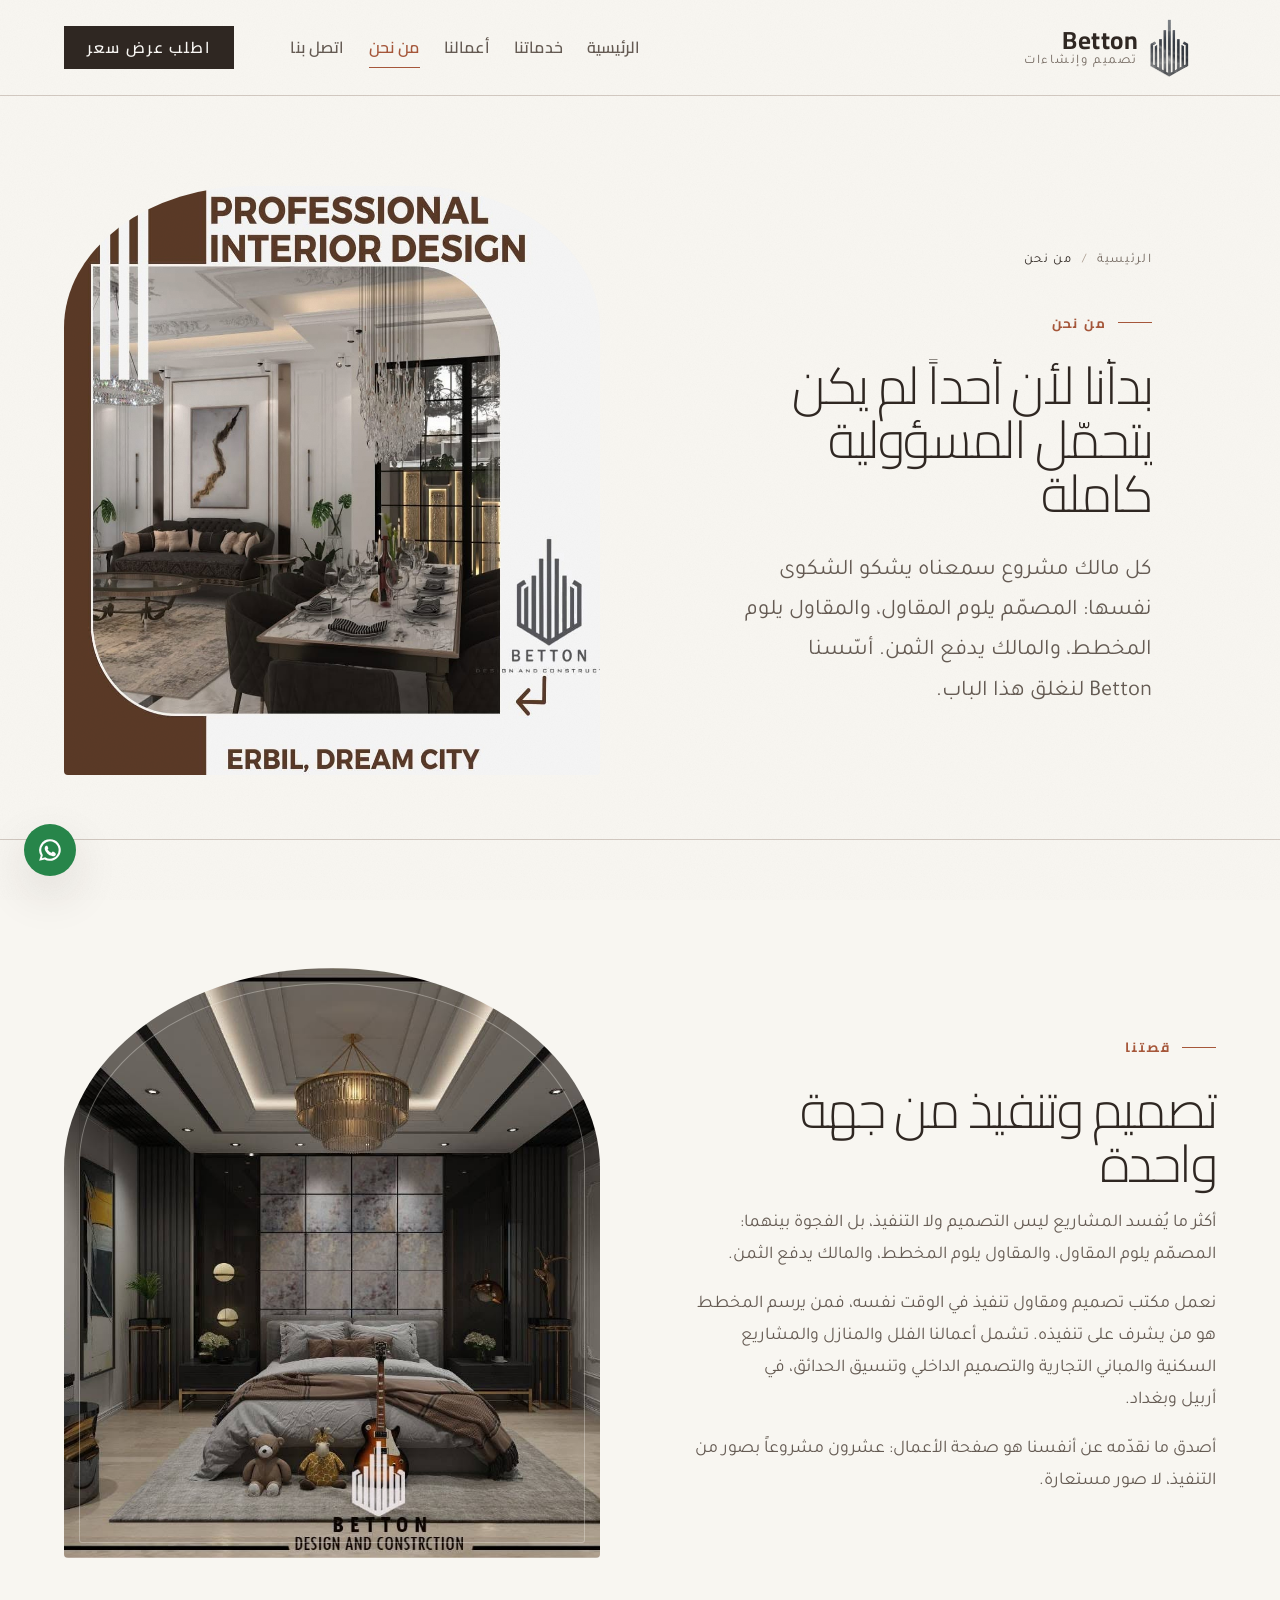
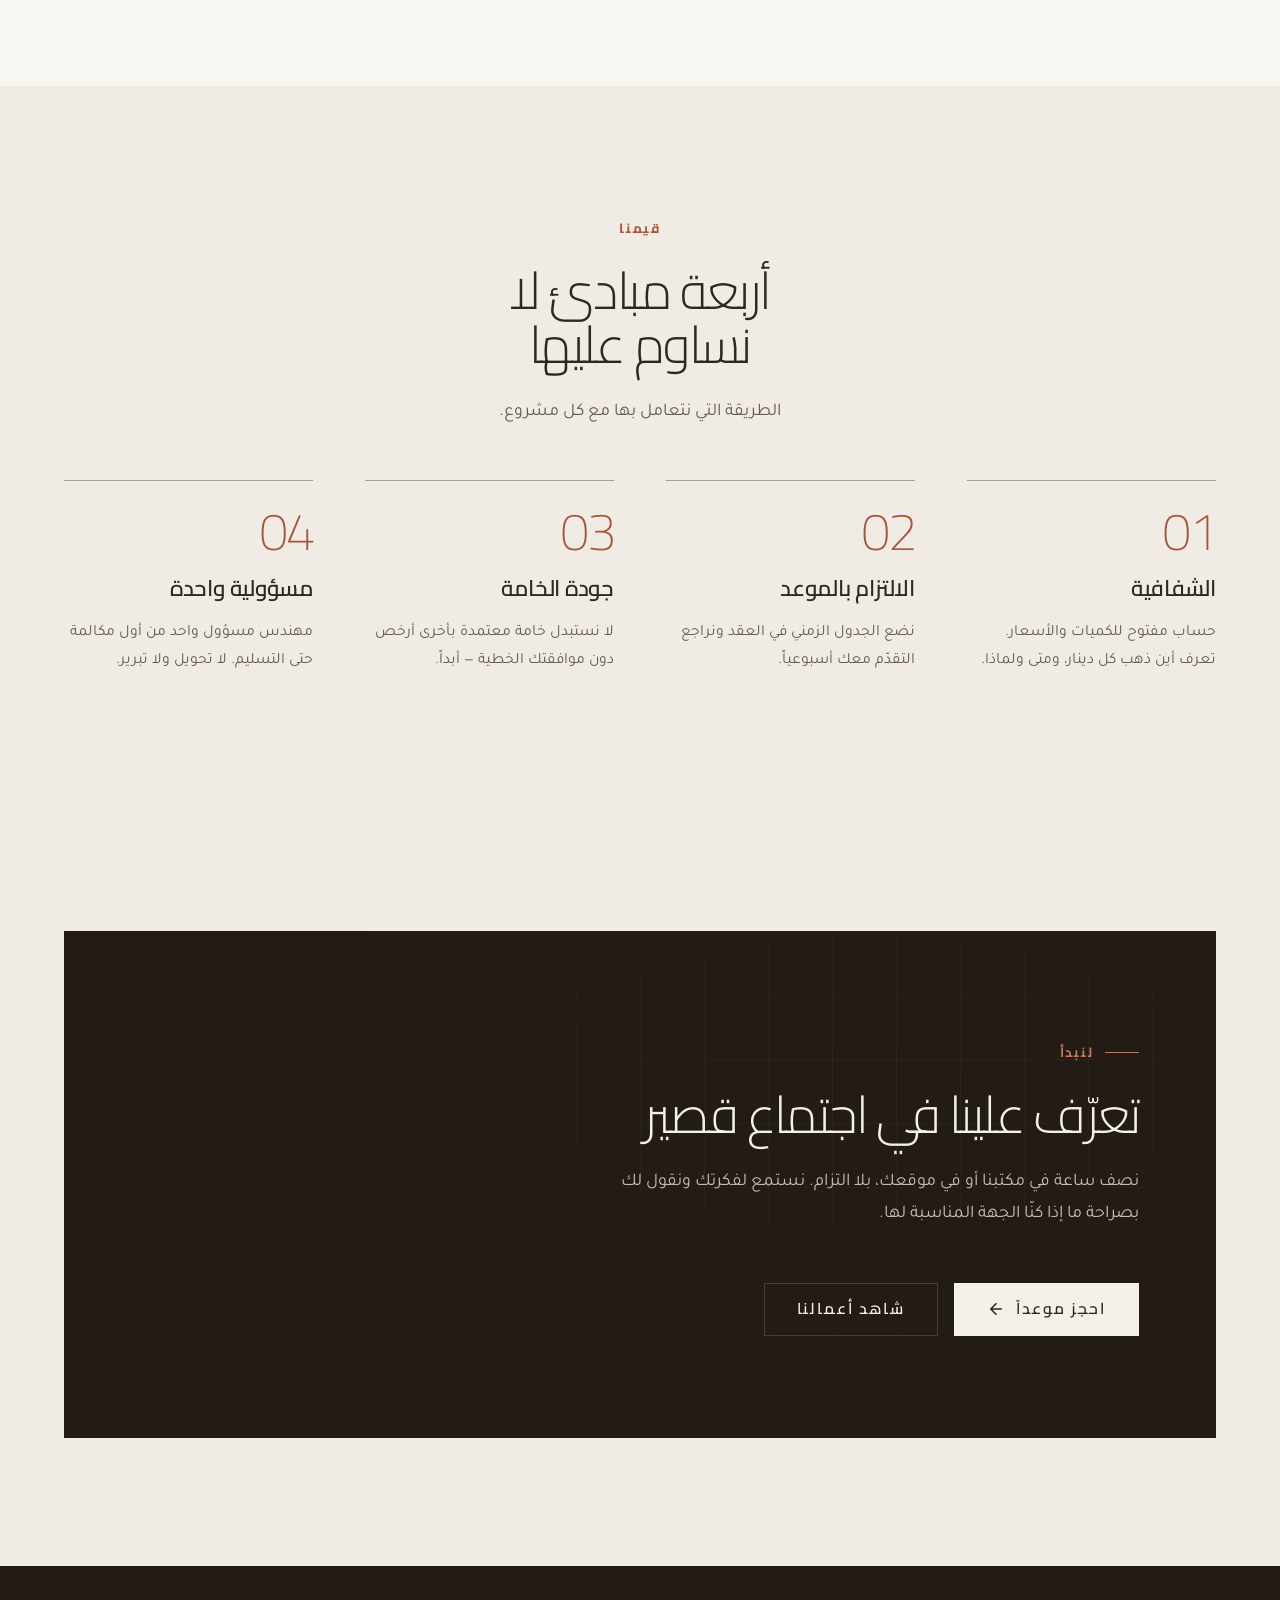
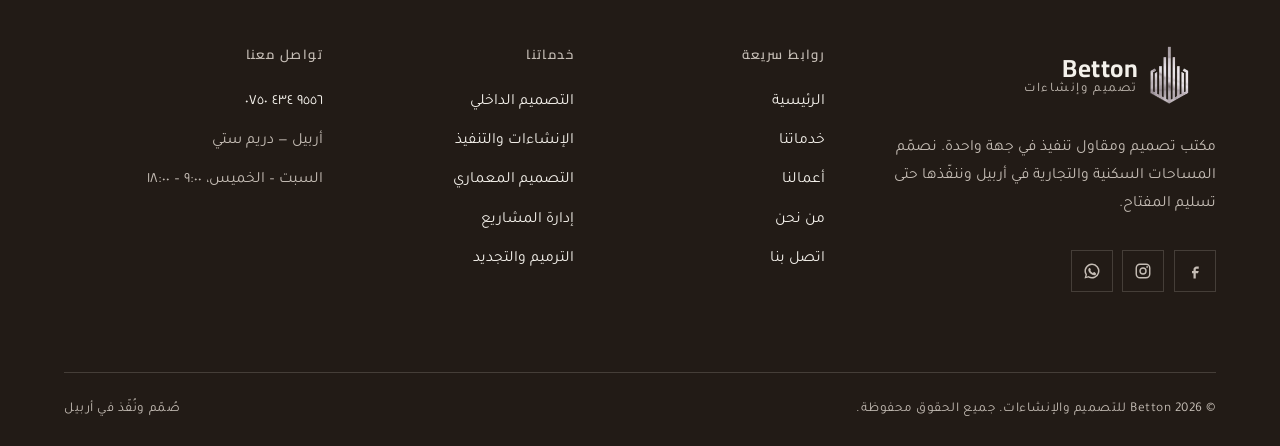
==== commit 38a7145c: "Unbelegte Aussagen vor der öffentlichen Test-URL entfernt Die Seite trägt den echten Firmennamen, di" ====
--- a/about.html
+++ b/about.html
@@ -4,13 +4,13 @@
 <meta charset="utf-8">
 <meta name="viewport" content="width=device-width, initial-scale=1">
 <title>من نحن | Betton — قصتنا وفريقنا</title>
-<meta name="description" content="Betton: مكتب تصميم ومقاول تنفيذ في جهة واحدة، تأسّس في أربيل عام ٢٠١٤. تعرّف على قصتنا وقيمنا والفريق الهندسي الذي ينفّذ مشروعك.">
+<meta name="description" content="Betton — مكتب تصميم ومقاول تنفيذ في جهة واحدة. نصمّم المساحات السكنية والتجارية وننفّذها حتى تسليم المفتاح، في أربيل وبغداد.">
 <meta name="theme-color" content="#f5efe4">
 <link rel="icon" href="assets/img/brand/favicon.png" type="image/png">
 
 <meta property="og:type" content="website">
 <meta property="og:title" content="من نحن | Betton">
-<meta property="og:description" content="مكتب تصميم ومقاول تنفيذ في جهة واحدة — منذ ٢٠١٤ في أربيل.">
+<meta property="og:description" content="مكتب تصميم ومقاول تنفيذ في جهة واحدة — أربيل وبغداد.">
 <meta property="og:image" content="assets/img/brand/og-cover.jpg">
 <meta property="og:image:width" content="1200">
 <meta property="og:image:height" content="630">
@@ -87,53 +87,35 @@
     <div class="container split">
       <div data-reveal>
         <span class="eyebrow">قصتنا</span>
-        <h2>من مكتب صغير إلى ٤٥ مهندساً وفنياً</h2>
+        <h2>تصميم وتنفيذ من جهة واحدة</h2>
         <p style="margin-block-start:var(--sp-2);color:var(--text-muted)">
-          انطلقنا عام ٢٠١٤ بمكتب من غرفتين وثلاثة مهندسين ومشروع واحد:
-          تجديد شقة في عنكاوا. لم يكن لدينا ما نقدّمه سوى وعد واحد —
-          أن نسلّم في الموعد وبالسعر المتفق عليه.
+          أكثر ما يُفسد المشاريع ليس التصميم ولا التنفيذ، بل الفجوة بينهما:
+          المصمّم يلوم المقاول، والمقاول يلوم المخطط، والمالك يدفع الثمن.
         </p>
         <p style="margin-block-start:var(--sp-2);color:var(--text-muted)">
-          بعد اثنتي عشرة سنة و٢٤٠ مشروعاً، لم يتغيّر الوعد؛ تغيّر حجم ما
-          نستطيع تنفيذه فقط. اليوم لدينا قسم تصميم داخلي، وقسم معماري،
-          وفرق تنفيذ ثابتة على كشوفنا، ومختبر خامات صغير نختبر فيه كل ما
-          يدخل مشاريعنا قبل تركيبه.
+          نعمل مكتب تصميم ومقاول تنفيذ في الوقت نفسه، فمن يرسم المخطط هو من
+          يشرف على تنفيذه. تشمل أعمالنا الفلل والمنازل والمشاريع السكنية
+          والمباني التجارية والتصميم الداخلي وتنسيق الحدائق، في أربيل وبغداد.
         </p>
         <p style="margin-block-start:var(--sp-2);color:var(--text-muted)">
-          نعمل في أربيل والسليمانية ودهوك، ونرفض أي مشروع لا نستطيع
-          الإشراف عليه يومياً — لأن الإشراف اليومي هو الفرق كله.
+          أصدق ما نقدّمه عن أنفسنا هو صفحة الأعمال: عشرون مشروعاً بصور
+          من التنفيذ، لا صور مستعارة.
         </p>
       </div>
 
       <div class="split__media" data-reveal="media" data-reveal-delay="120">
         <img src="assets/img/projects/futureCity/future-2.jpg" alt="فلل الشيخ باز — طريق بيرمام، أربيل" loading="lazy" width="1200" height="900">
-        <div class="split__badge">
-          <b>٢٠١٤</b>
-          <span>سنة التأسيس</span>
-        </div>
-      </div>
-    </div>
-  </section>
-
-  <!-- ===================== الأرقام ===================== -->
-  <section class="section section--tight">
-    <div class="container">
-      <div class="stats" data-reveal>
-        <div class="stat"><b><span data-count="240">240</span>+</b><span>مشروع منجز</span></div>
-        <div class="stat"><b><span data-count="45">45</span></b><span>مهندساً وفنياً</span></div>
-        <div class="stat"><b><span data-count="3">3</span></b><span>محافظات نعمل بها</span></div>
-        <div class="stat"><b><span data-count="98">98</span>٪</b><span>رضا العملاء</span></div>
-      </div>
-    </div>
-  </section>
-
-  <!-- ===================== القيم ===================== -->
+      </div>
+    </div>
+  </section>
+
+  <!-- ================  <!-- ===================== القيم ===================== -->
   <section class="section section--alt">
     <div class="container">
       <div class="section-head section-head--center" data-reveal>
         <span class="eyebrow">قيمنا</span>
         <h2>أربعة مبادئ لا نساوم عليها</h2>
-        <p>ليست شعارات على الحائط — هي بنود مكتوبة في كل عقد نوقّعه.</p>
+        <p>الطريقة التي نتعامل بها مع كل مشروع.</p>
       </div>
 
       <div class="grid grid--4">
@@ -145,7 +127,7 @@
         <article class="card" data-reveal>
           <div class="card__num" aria-hidden="true">02</div>
           <h3>الالتزام بالموعد</h3>
-          <p>الجدول الزمني بند تعاقدي، لا تمنّياً. وعند التأخير من طرفنا، نتحمّل نحن كلفته.</p>
+          <p>نضع الجدول الزمني في العقد ونراجع التقدّم معك أسبوعياً.</p>
         </article>
         <article class="card" data-reveal>
           <div class="card__num" aria-hidden="true">03</div>
@@ -155,127 +137,13 @@
         <article class="card" data-reveal>
           <div class="card__num" aria-hidden="true">04</div>
           <h3>مسؤولية واحدة</h3>
-          <p>مهندس مسؤول واحد من أول مكالمة حتى انتهاء الضمان. لا تحويل ولا تبرير.</p>
-        </article>
-      </div>
-    </div>
-  </section>
-
-  <!-- ===================== المسيرة ===================== -->
-  <section class="section">
-    <div class="container split split--wide">
-      <div data-reveal>
-        <span class="eyebrow">المسيرة</span>
-        <h2>محطات صنعت الشركة</h2>
-        <p style="margin-block-start:var(--sp-2);color:var(--text-muted);max-inline-size:46ch">
-          نمونا ببطء ومقصود — كل توسّع جاء بعد أن اطمأننا أننا نستطيع الحفاظ
-          على مستوى الإشراف نفسه.
-        </p>
-      </div>
-
-      <ol class="timeline" data-reveal data-reveal-delay="120">
-        <li>
-          <b>٢٠١٤</b>
-          <h3>التأسيس في أربيل</h3>
-          <p>ثلاثة مهندسين، مكتب من غرفتين، وأول مشروع تجديد شقة في عنكاوا.</p>
-        </li>
-        <li>
-          <b>٢٠١٧</b>
-          <h3>أول فريق تنفيذ داخلي</h3>
-          <p>توقّفنا عن الاعتماد على مقاولي الباطن وبنينا فرقنا الخاصة للتشطيبات.</p>
-        </li>
-        <li>
-          <b>٢٠١٩</b>
-          <h3>القسم المعماري</h3>
-          <p>افتتاح قسم التصميم المعماري ومتابعة التراخيص، لنغطّي المشروع من أوله.</p>
-        </li>
-        <li>
-          <b>٢٠٢٢</b>
-          <h3>التوسّع إلى المشاريع التجارية</h3>
-          <p>أول مبنى تجاري متعدد الطوابق — نقلة في حجم المشاريع التي نديرها.</p>
-        </li>
-        <li>
-          <b>٢٠٢٤</b>
-          <h3>التوسّع إلى السليمانية ودهوك</h3>
-          <p>فرق ميدانية دائمة خارج أربيل، بمعايير الإشراف نفسها.</p>
-        </li>
-        <li>
-          <b>٢٠٢٦</b>
-          <h3>٢٤٠ مشروعاً و٤٥ فرداً</h3>
-          <p>وما زال الوعد نفسه: في الموعد، وبالسعر المتفق عليه.</p>
-        </li>
-      </ol>
-    </div>
-  </section>
-
-  <!-- ===================== الفريق ===================== -->
-  <section class="section section--alt">
-    <div class="container">
-      <div class="section-head section-head--center" data-reveal>
-        <span class="eyebrow">الفريق</span>
-        <h2>من سيتولّى مشروعك</h2>
-        <p>لكل مشروع مهندس مسؤول واحد، تعرف اسمه ورقمه من أول يوم.</p>
-      </div>
-
-      <div class="grid grid--4">
-        <article class="card" data-reveal>
-          <span class="quote__avatar" style="inline-size:64px;block-size:64px;font-size:1.5rem;margin-block-end:var(--sp-3)" aria-hidden="true">ه</span>
-          <h3>م. هێمن رشيد</h3>
-          <p style="color:var(--accent);font-size:var(--step--1);font-weight:700">المدير التنفيذي والشريك المؤسس</p>
-          <p style="margin-block-start:.5rem">مهندس معماري، ١٨ سنة خبرة. يقود القسم المعماري ويراجع كل تصميم قبل اعتماده.</p>
-        </article>
-
-        <article class="card" data-reveal>
-          <span class="quote__avatar" style="inline-size:64px;block-size:64px;font-size:1.5rem;margin-block-end:var(--sp-3)" aria-hidden="true">س</span>
-          <h3>م. سارا عثمان</h3>
-          <p style="color:var(--accent);font-size:var(--step--1);font-weight:700">مديرة التصميم الداخلي</p>
-          <p style="margin-block-start:.5rem">مصمّمة داخلية، ١٢ سنة خبرة. مسؤولة عن لوحات الخامات وتصميم الإضاءة.</p>
-        </article>
-
-        <article class="card" data-reveal>
-          <span class="quote__avatar" style="inline-size:64px;block-size:64px;font-size:1.5rem;margin-block-end:var(--sp-3)" aria-hidden="true">ك</span>
-          <h3>م. كارزان علي</h3>
-          <p style="color:var(--accent);font-size:var(--step--1);font-weight:700">مدير التنفيذ في الموقع</p>
-          <p style="margin-block-start:.5rem">مهندس مدني، ١٥ سنة خبرة. يشرف على فرق التنفيذ ويوقّع تقارير الجودة.</p>
-        </article>
-
-        <article class="card" data-reveal>
-          <span class="quote__avatar" style="inline-size:64px;block-size:64px;font-size:1.5rem;margin-block-end:var(--sp-3)" aria-hidden="true">د</span>
-          <h3>م. دلێر أحمد</h3>
-          <p style="color:var(--accent);font-size:var(--step--1);font-weight:700">مدير الكميات والعقود</p>
-          <p style="margin-block-start:.5rem">مهندس كميات، ١٠ سنوات خبرة. يضبط الميزانيات ويعدّ عروض الأسعار التفصيلية.</p>
-        </article>
-      </div>
-    </div>
-  </section>
-
-  <!-- ===================== شهادات ورخص ===================== -->
-  <section class="section">
-    <div class="container split">
-      <div class="split__media" data-reveal="media">
-        <img src="assets/img/projects/baghdad/baghdad-7.jpg" alt="عيادة أسنان صوفيا — ترميم وواجهة خارجية" loading="lazy" width="1200" height="900">
-      </div>
-      <div data-reveal data-reveal-delay="120">
-        <span class="eyebrow">اعتمادات</span>
-        <h2>مسجّلون ومؤمَّنون بالكامل</h2>
-        <p style="margin-block-start:var(--sp-2);color:var(--text-muted)">
-          نعمل بترخيص رسمي وتأمين مسؤولية ساري، ونقدّم نسخة من المستندات
-          مع كل عقد — لا تحتاج أن تسأل عنها.
-        </p>
-        <ul class="checklist">
-          <li><svg viewBox="0 0 24 24" fill="none" stroke="currentColor" stroke-width="2.4" stroke-linecap="round" stroke-linejoin="round" aria-hidden="true"><path d="M20 6L9 17l-5-5"/></svg><span>شركة مسجّلة لدى دائرة تسجيل الشركات</span></li>
-          <li><svg viewBox="0 0 24 24" fill="none" stroke="currentColor" stroke-width="2.4" stroke-linecap="round" stroke-linejoin="round" aria-hidden="true"><path d="M20 6L9 17l-5-5"/></svg><span>عضوية نقابة المهندسين — إقليم كردستان</span></li>
-          <li><svg viewBox="0 0 24 24" fill="none" stroke="currentColor" stroke-width="2.4" stroke-linecap="round" stroke-linejoin="round" aria-hidden="true"><path d="M20 6L9 17l-5-5"/></svg><span>تأمين مسؤولية مدنية يغطي مواقع العمل</span></li>
-          <li><svg viewBox="0 0 24 24" fill="none" stroke="currentColor" stroke-width="2.4" stroke-linecap="round" stroke-linejoin="round" aria-hidden="true"><path d="M20 6L9 17l-5-5"/></svg><span>تأمين صحي وسلامة مهنية لكل العاملين</span></li>
-        </ul>
-        <div class="btn-row">
-          <a class="btn btn--ghost" href="contact.html">اطلب نسخة من المستندات</a>
-        </div>
-      </div>
-    </div>
-  </section>
-
-  <!-- ===================== دعوة للتواصل ===================== -->
+          <p>مهندس مسؤول واحد من أول مكالمة حتى التسليم. لا تحويل ولا تبرير.</p>
+        </article>
+      </div>
+    </div>
+  </section>
+
+  <!-- ================  <!-- ================  <!-- ================  <!-- ===================== دعوة للتواصل ===================== -->
   <section class="section section--alt">
     <div class="container">
       <div class="cta" data-reveal>
@@ -349,7 +217,6 @@
         <h4>تواصل معنا</h4>
         <ul class="footer__links">
           <li><a href="tel:+9647504349556">٠٧٥٠ ٤٣٤ ٩٥٥٦</a></li>
-          <li><a href="mailto:info@betton-iq.com">info@betton-iq.com</a></li>
           <li>أربيل — دريم ستي</li>
           <li>السبت – الخميس، ٩:٠٠ – ١٨:٠٠</li>
         </ul>
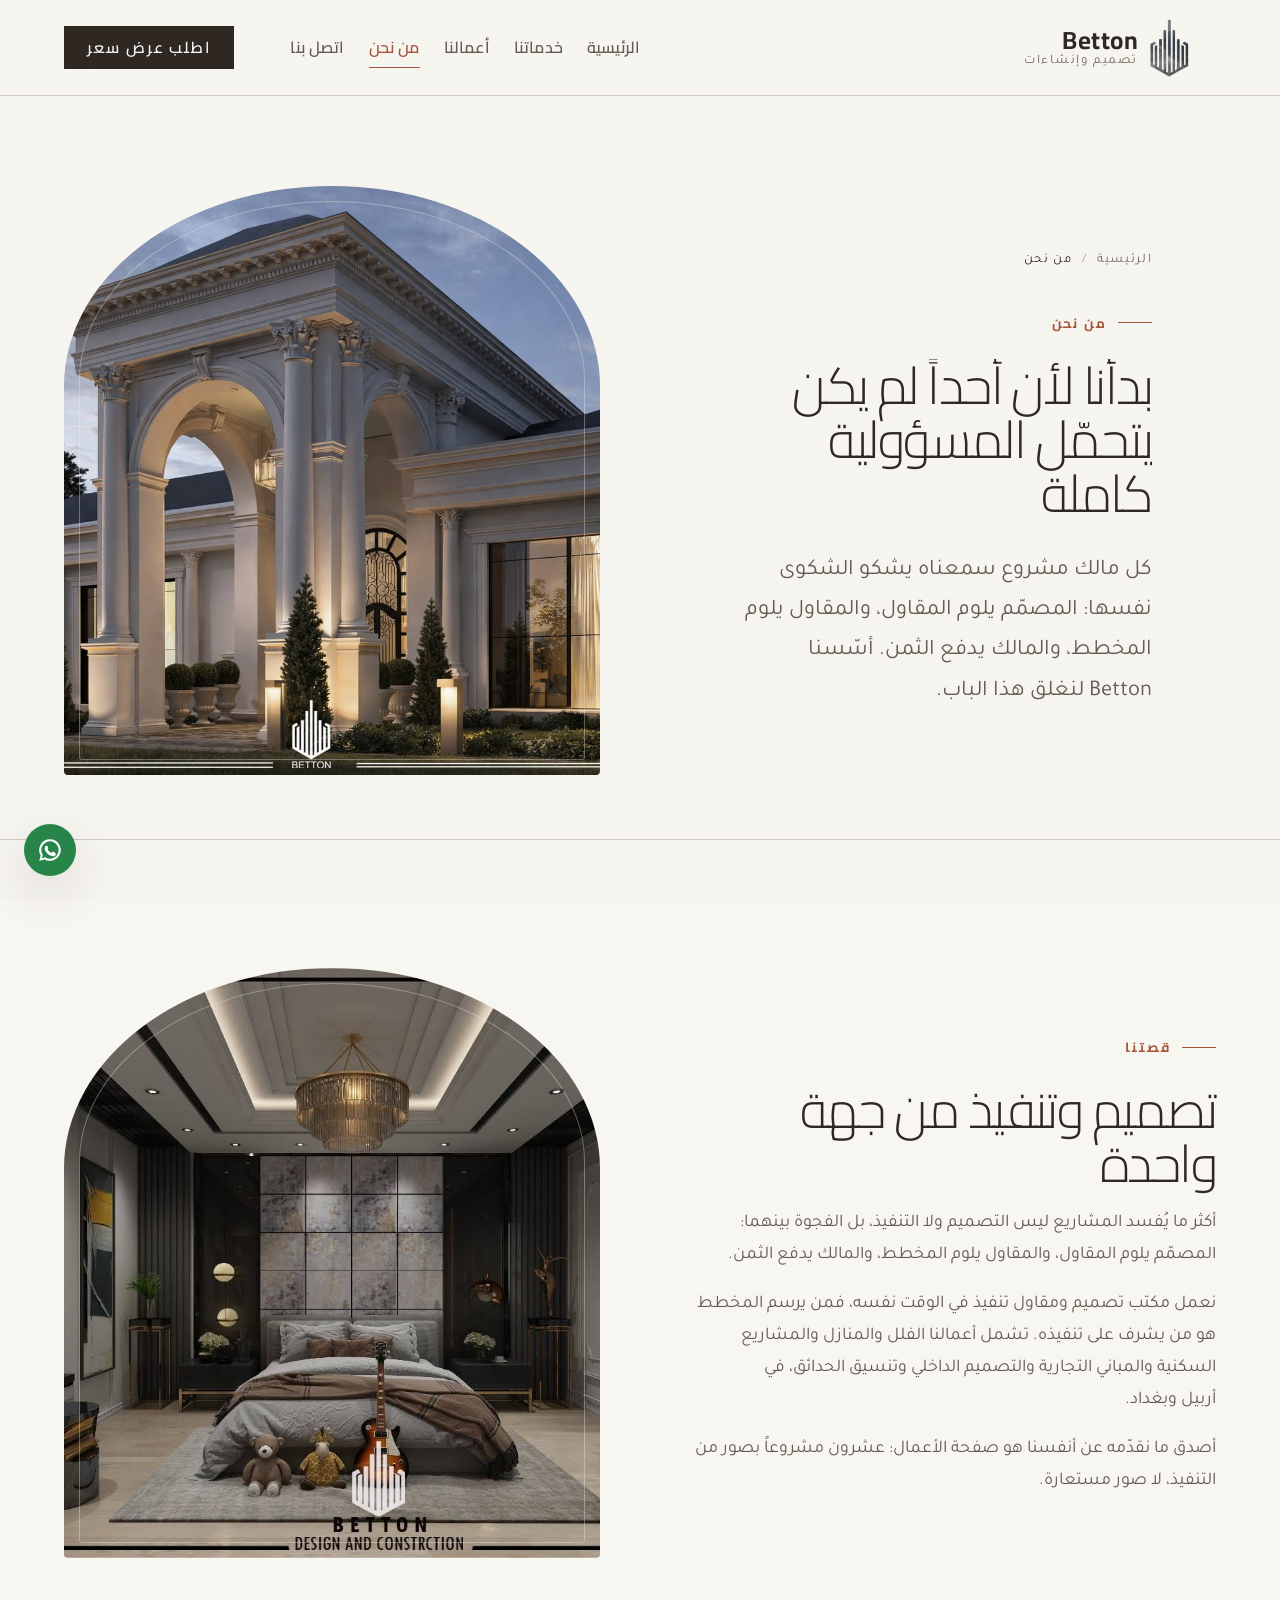
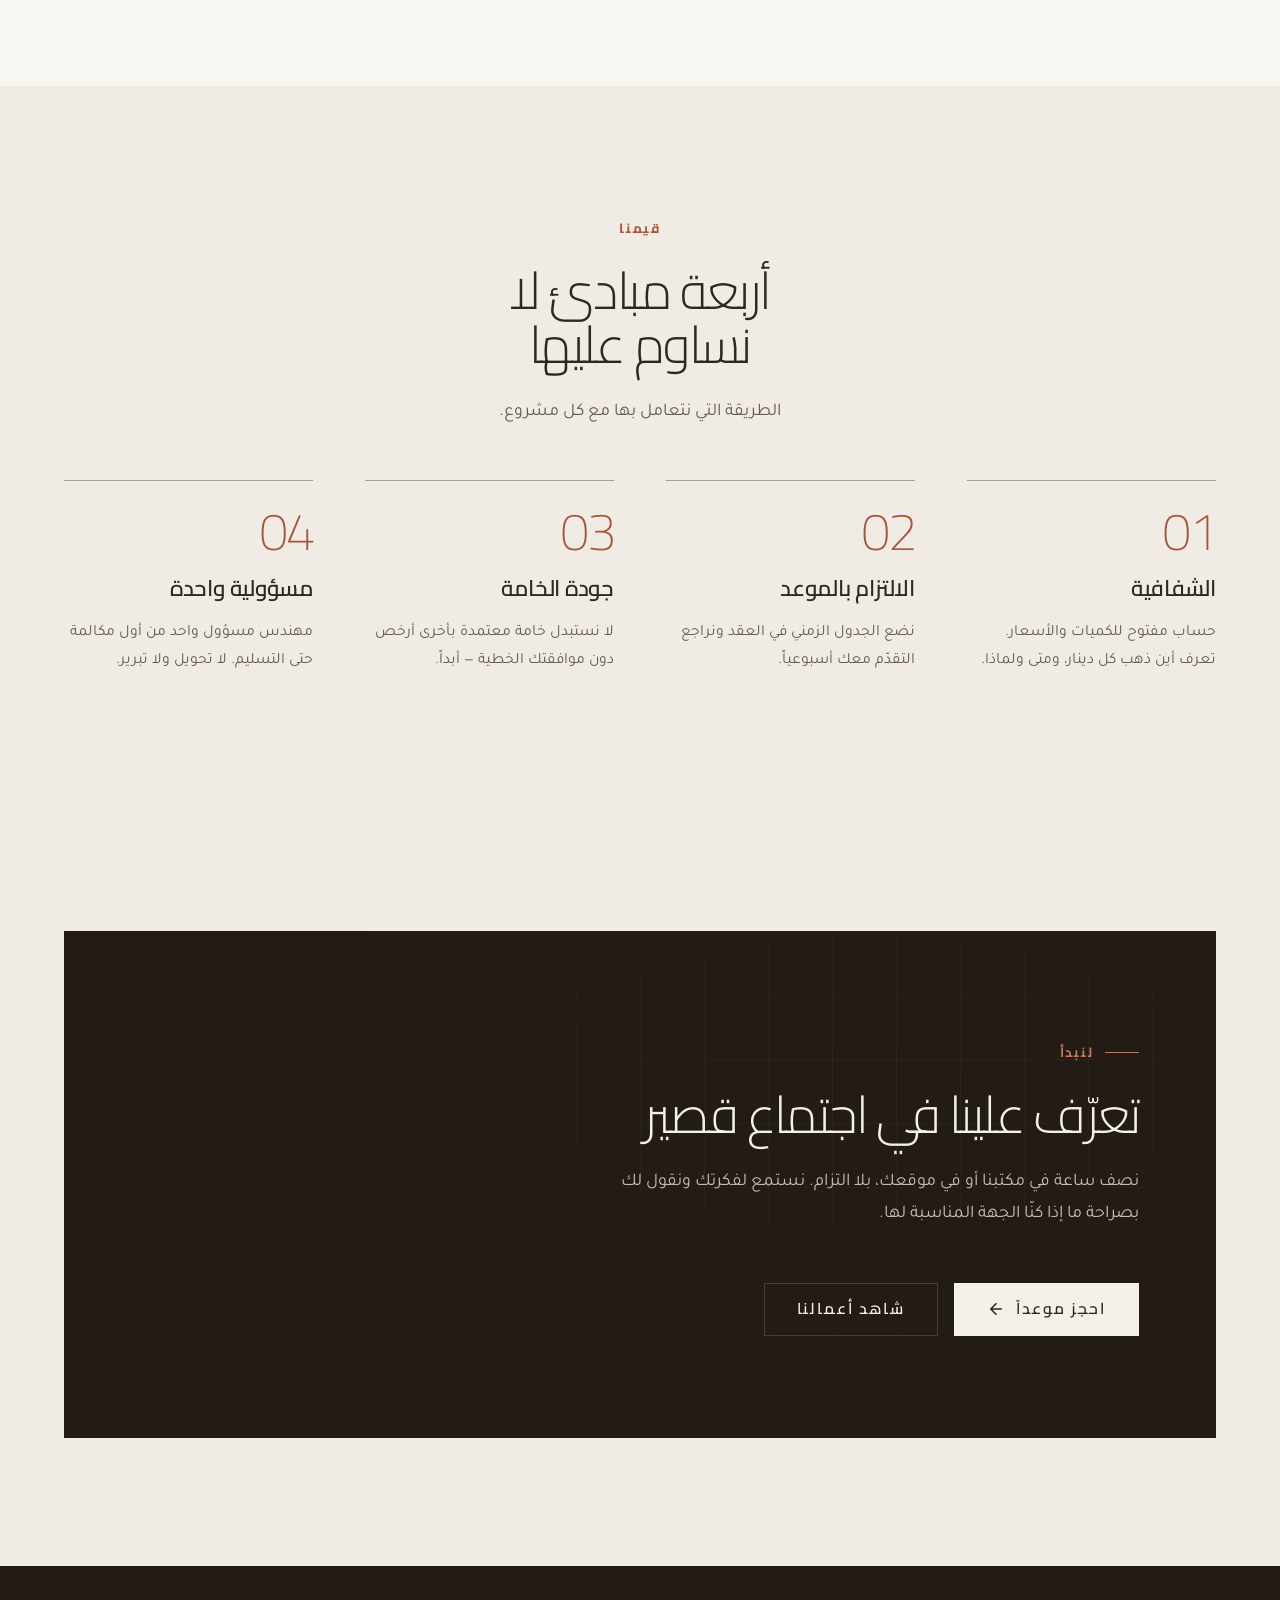
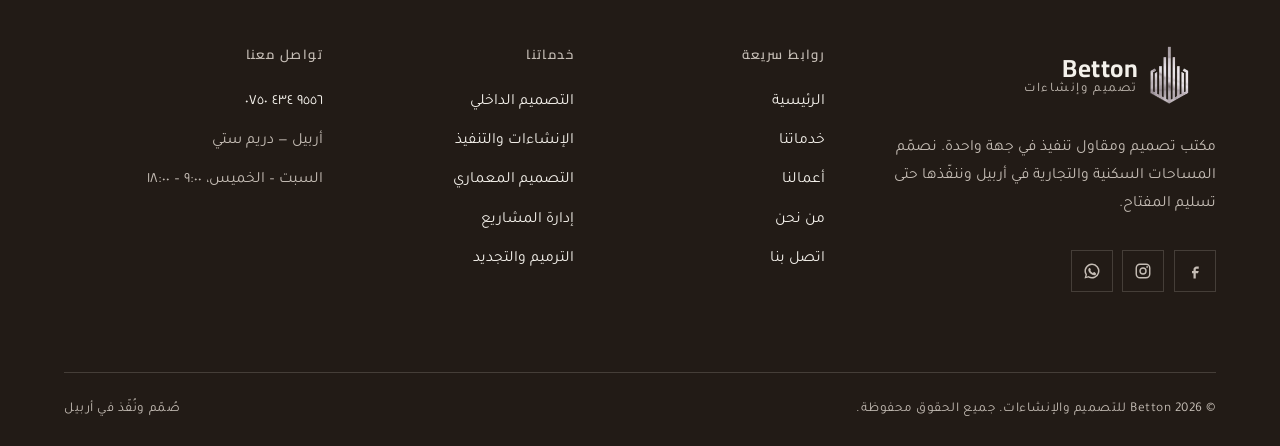
==== commit 2ba5e4f3: "Architektursymbol in den Kopfbereichen der Unterseiten Links neben Überschrift und Text steht jetzt " ====
--- a/about.html
+++ b/about.html
@@ -76,8 +76,8 @@
         والمقاول يلوم المخطط، والمالك يدفع الثمن. أسّسنا Betton لنغلق هذا الباب.
       </p>
     </div>
-    <div class="split__media_about" data-reveal="media" data-reveal-delay="120">
-        <img src="assets/img/projects/betton-2.jpg" alt="فلل الشيخ باز — طريق بيرمام، أربيل" loading="lazy" width="1200" height="900">
+    <div class="split__media" data-reveal="media" data-reveal-delay="120">
+        <img src="assets/img/projects/rawanduz.jpg" alt="منطقة رواندز — أربيل" loading="lazy" width="1200" height="900">
      
       </div></div>
   </section>
--- a/assets/css/style.css
+++ b/assets/css/style.css
@@ -1119,7 +1119,7 @@
   inline-size: 100%;
   aspect-ratio: 4 / 4.4;
   object-fit: fill;
-  border-radius: 35% 35% 4px 4px / 24% 24% 4px 4px;
+  border-radius: 60% 60% 4px 4px / 34% 34% 4px 4px;
 }
 /* Schattenfuge, folgt der Bogenkontur */
 .split__media::after {
@@ -1128,6 +1128,14 @@
   inset: 15px;
   border: 1px solid hsl(38 28% 94% / .34);
   border-radius: 50% 50% 3px 3px / 32% 32% 3px 3px;
+  pointer-events: none;
+}
+.split__media_about::after {
+  content: "";
+  position: absolute;
+  inset: 15px;
+  border: 1px solid hsl(38 28% 94% / .34);
+  border-radius: 60% 60% 3px 3px / 34% 34% 3px 3px;
   pointer-events: none;
 }
 
@@ -1718,6 +1726,69 @@
   background: var(--accent);
 }
 
+/* --- Symbol für Architektur im Kopf der Unterseiten ----------------------
+   Der Rundbogen als Konstruktionszeichnung: der Bogen in Espresso, dazu die
+   Geometrie, aus der ein Architekt ihn aufbaut. Greift dasselbe Formmotiv auf
+   wie Hero, Projektvorschau und Abschnittsbilder — nur als Zeichnung. */
+.page-hero__grid { display: grid; gap: var(--sp-5); }
+@media (min-width: 940px) {
+  .page-hero__grid {
+    grid-template-columns: 1fr auto;
+    align-items: center;
+    gap: var(--sp-6);
+  }
+}
+.page-hero__text { min-inline-size: 0; }
+
+/* Unter 940px ist links kein Platz — dort trägt die Überschrift allein */
+.hero-symbol { display: none; }
+@media (min-width: 940px) {
+  .hero-symbol {
+    display: block;
+    inline-size: clamp(220px, 21vw, 310px);
+    block-size: auto;
+  }
+}
+.hero-symbol g { fill: none; }
+
+.hs-guide  { stroke: var(--line-strong); stroke-width: 1; stroke-dasharray: 3 6; }
+.hs-ground { stroke: var(--line-strong); stroke-width: 1; }
+.hs-arch   { stroke: var(--ink); stroke-width: 2.4; stroke-linecap: round; }
+.hs-inner  { stroke: var(--accent); stroke-width: 1.4; }
+.hs-dim    { stroke: var(--accent); stroke-width: 1.2; }
+.hs-point  { fill: var(--accent); }
+.hs-label  {
+  fill: var(--text-dim);
+  font-family: var(--font-head);
+  font-size: 17px;
+  font-weight: 600;
+}
+
+/* Startzustand nur mit JS — ohne JS steht die Zeichnung sofort fertig da.
+   pathLength="1" macht die Strichlänge unabhängig von der echten Kurvenlänge,
+   dadurch laufen Gerade und Bogen gleich schnell ein. */
+.js .hero-symbol path[pathLength] { stroke-dasharray: 1; stroke-dashoffset: 1; }
+.js .hero-symbol .hs-guide,
+.js .hero-symbol .hs-point,
+.js .hero-symbol .hs-label { opacity: 0; transition: opacity .9s var(--ease); }
+
+.js [data-reveal="symbol"] { opacity: 1; transform: none; }
+
+.js .hero-symbol.is-visible path[pathLength] {
+  stroke-dashoffset: 0;
+  transition: stroke-dashoffset 1.5s var(--ease);
+}
+.js .hero-symbol.is-visible .hs-guide,
+.js .hero-symbol.is-visible .hs-point,
+.js .hero-symbol.is-visible .hs-label { opacity: 1; }
+
+/* Reihenfolge: erst Boden, dann Bogen, dann Fuge, zuletzt die Bemaßung */
+.js .hero-symbol.is-visible .hs-arch path  { transition-delay: .25s; }
+.js .hero-symbol.is-visible .hs-inner path { transition-delay: .6s; }
+.js .hero-symbol.is-visible .hs-dim path   { transition-delay: .95s; }
+.js .hero-symbol.is-visible .hs-point      { transition-delay: .4s; }
+.js .hero-symbol.is-visible .hs-label      { transition-delay: .6s; }
+
 /* --- Sanfte Tiefe beim Scrollen (JS setzt --py) -------------------------- */
 .hero__frame img,
 .project__media img {
@@ -1742,6 +1813,11 @@
   }
   .js [data-reveal] { opacity: 1; transform: none; }
   .marquee__track { animation: none; }
+  /* Zeichnung steht sofort fertig da, statt sich aufzubauen */
+  .js .hero-symbol path[pathLength] { stroke-dashoffset: 0; }
+  .js .hero-symbol .hs-guide,
+  .js .hero-symbol .hs-point,
+  .js .hero-symbol .hs-label { opacity: 1; }
 
   /* Effekte abschalten, Endzustand direkt zeigen */
   .scroll-progress { display: none; }
